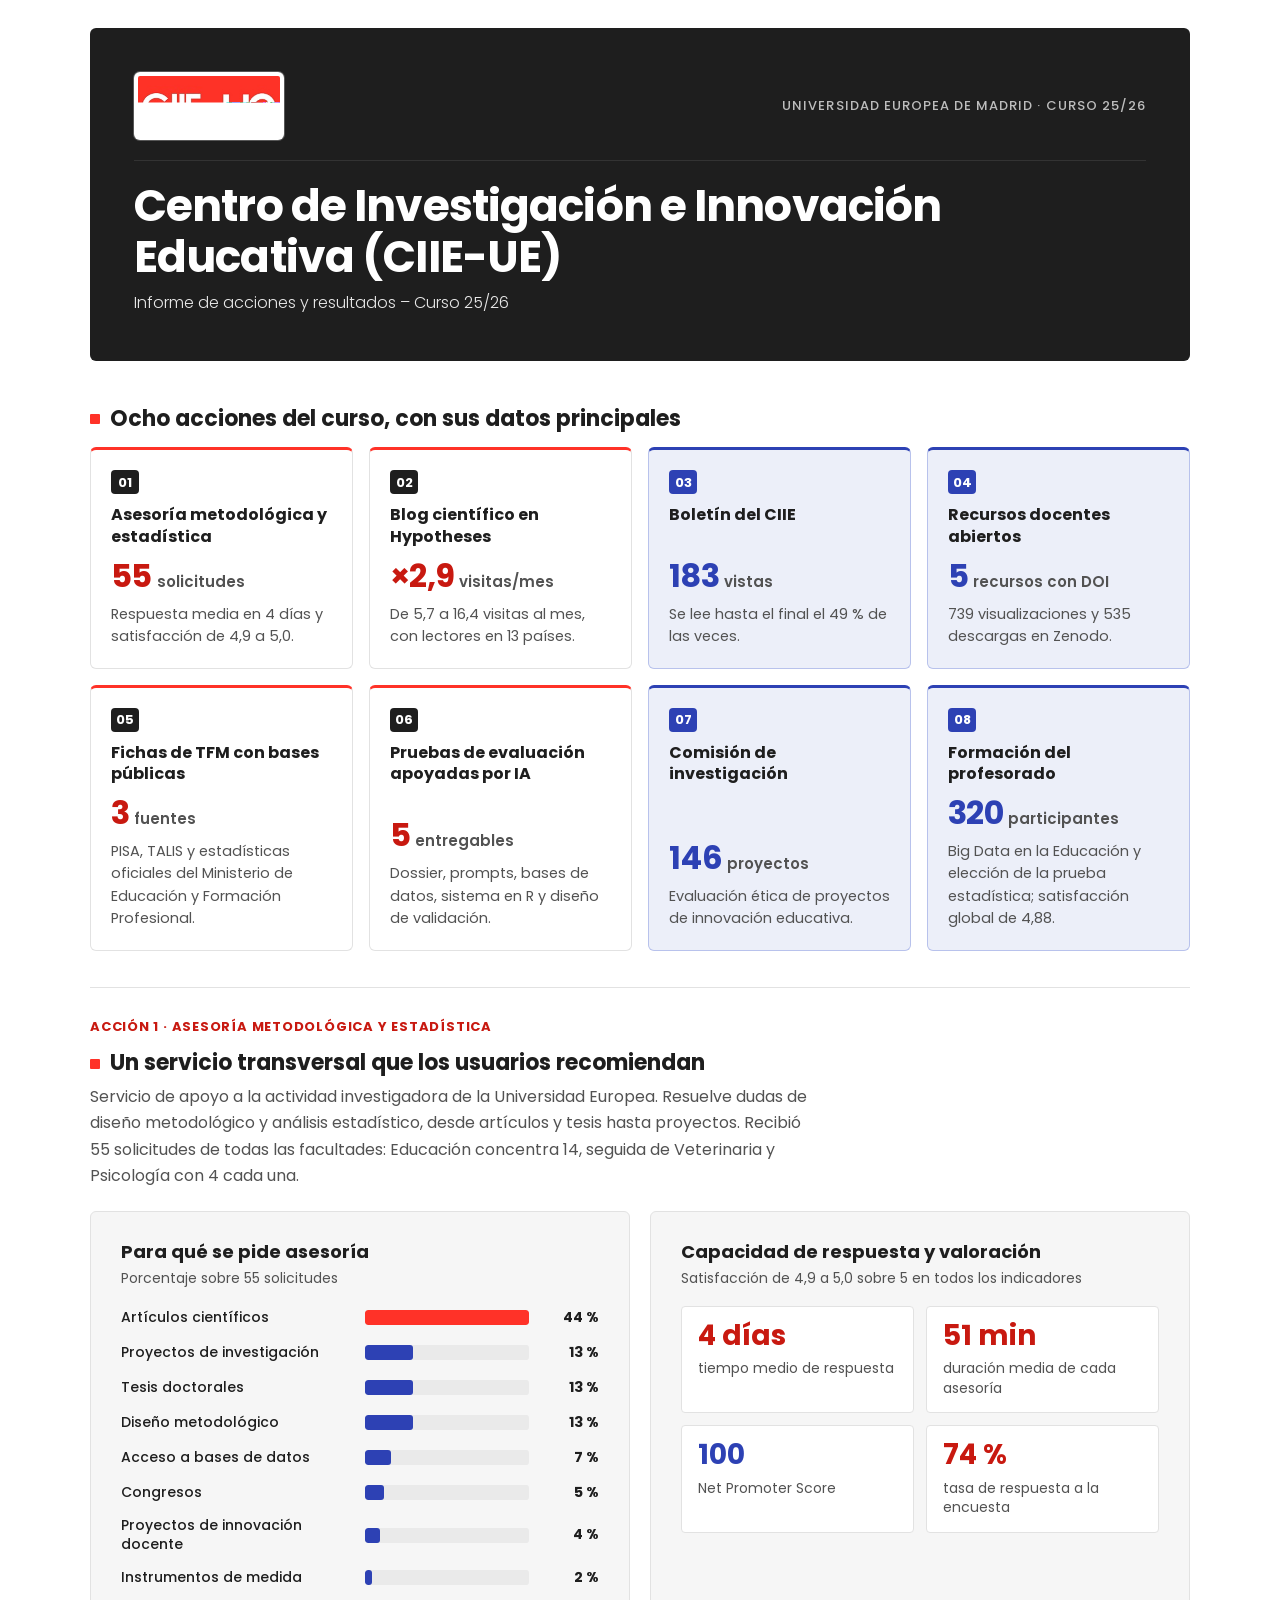
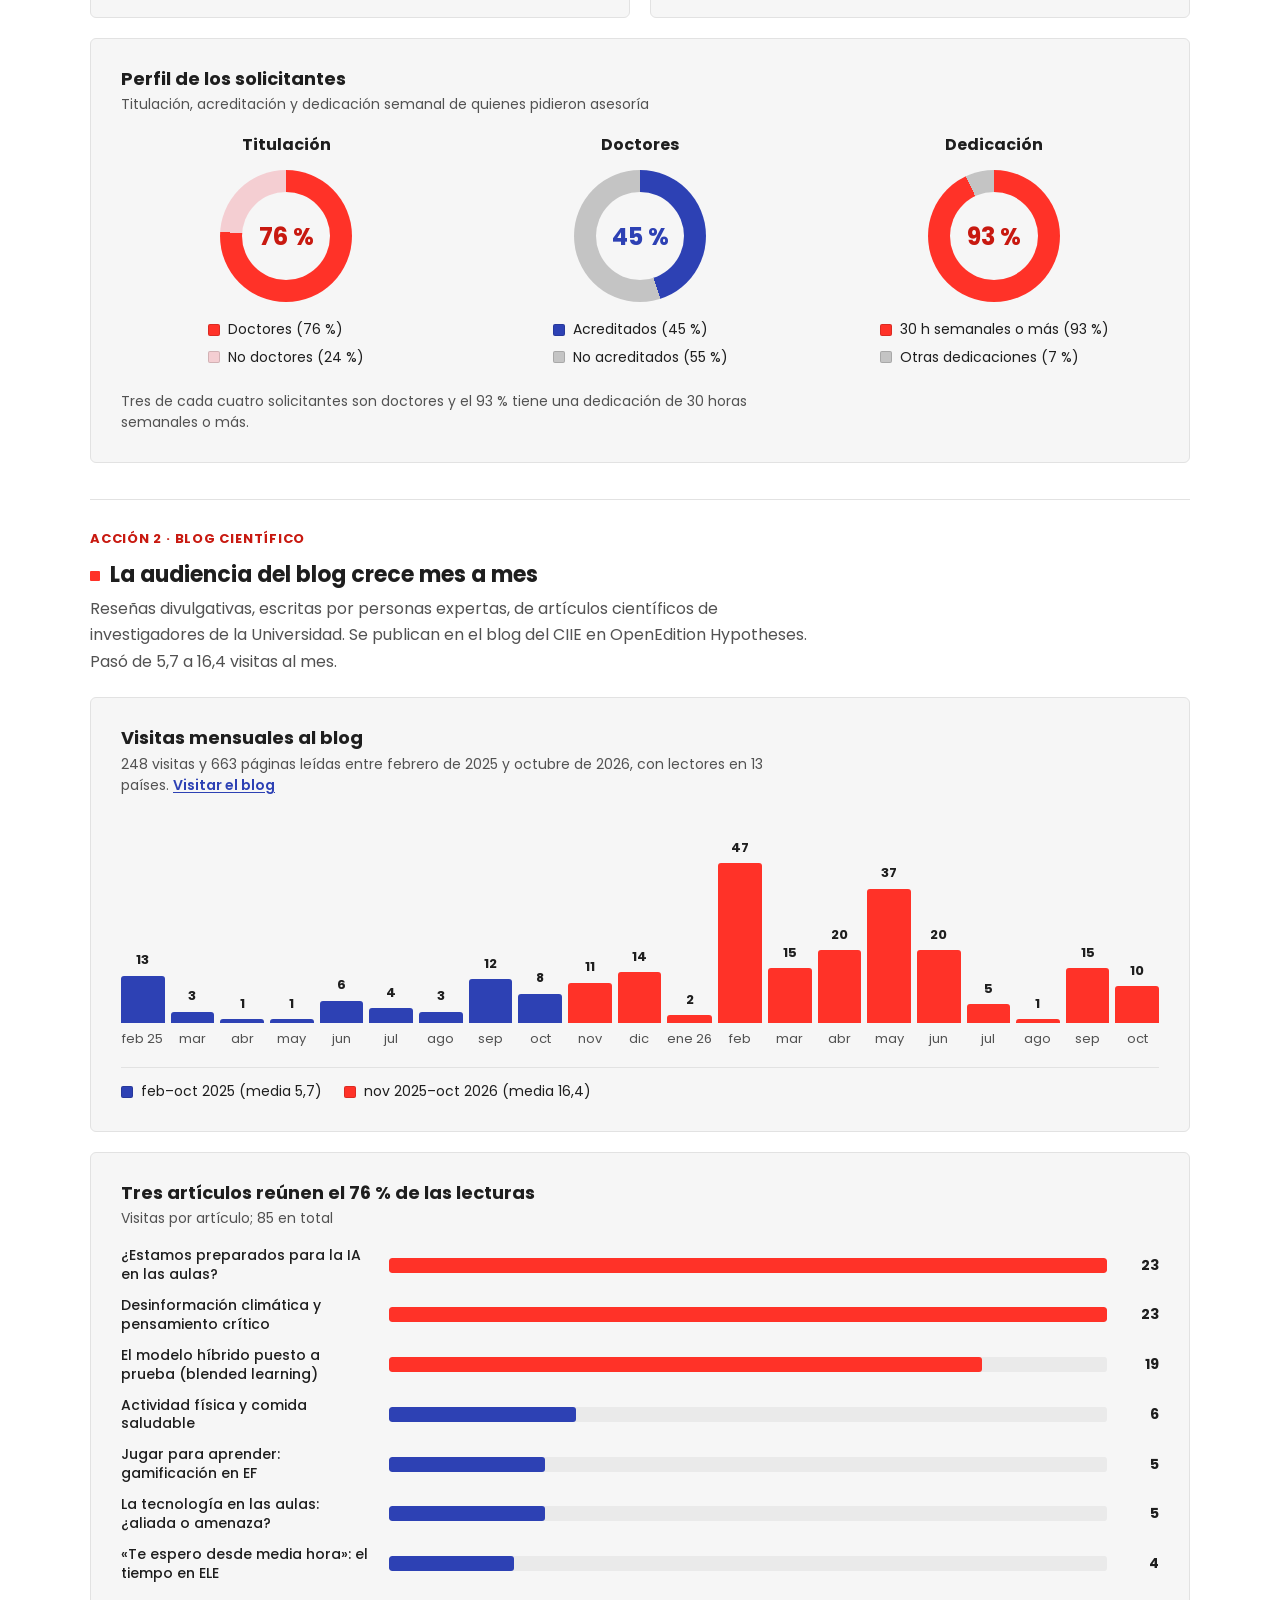
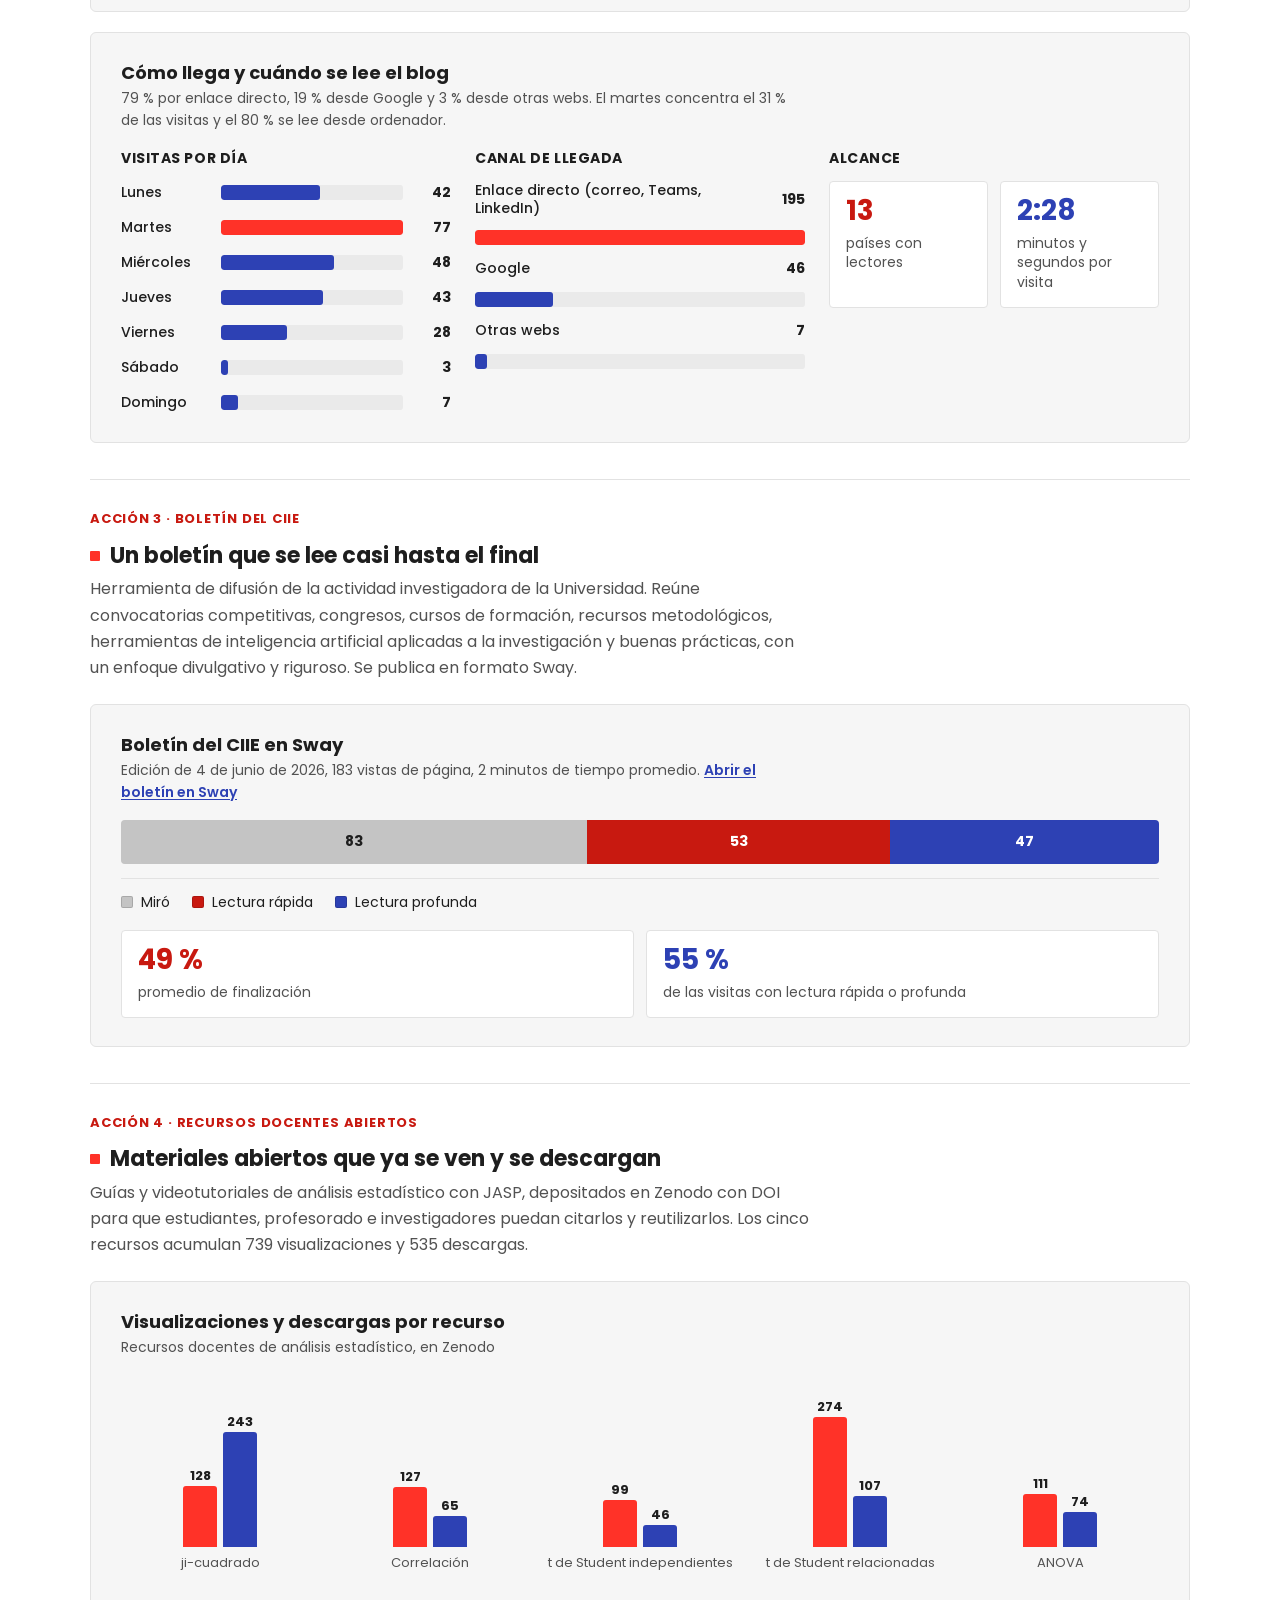
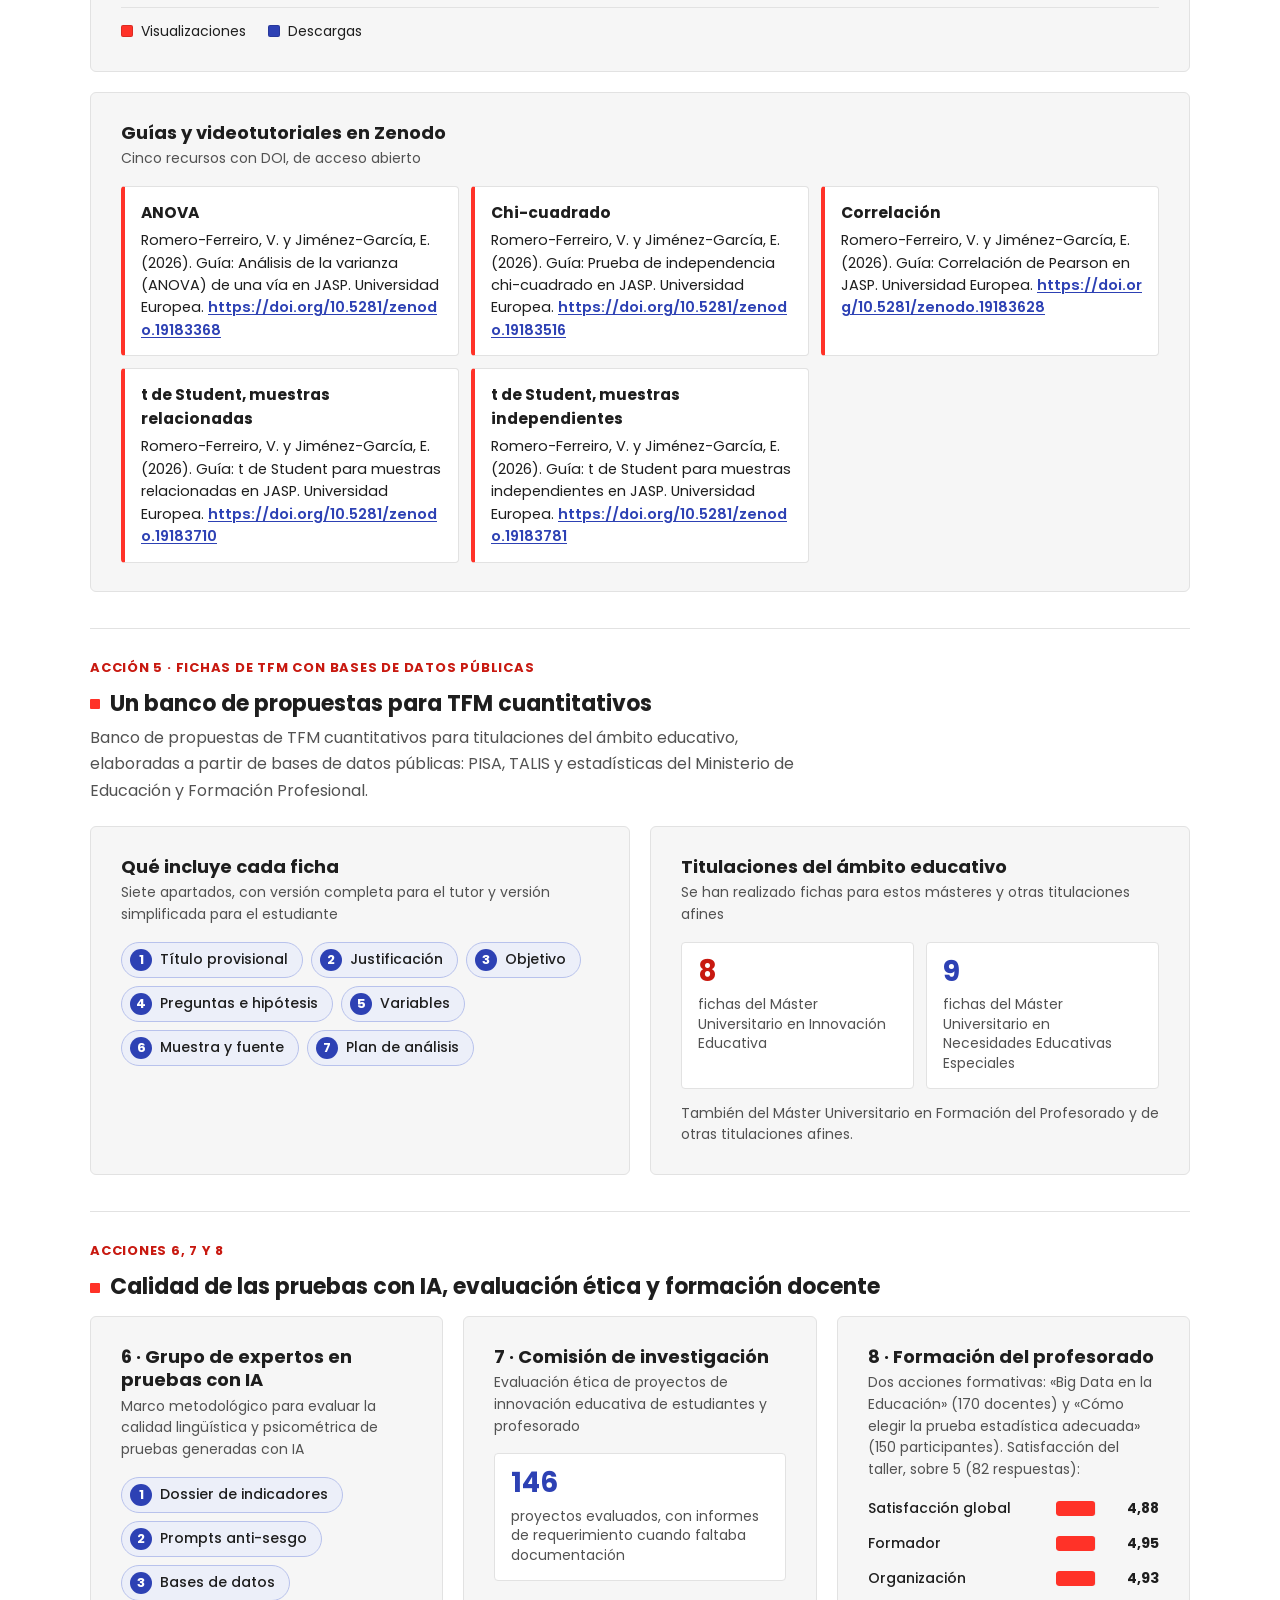
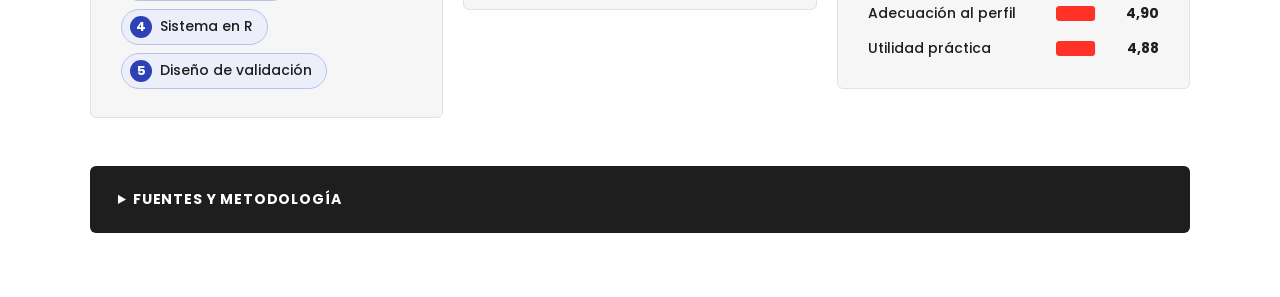
==== ciie-ue/index.html @ 164199f5 "Publica informe CIIE-UE 25/26, actualiza portada y retira comparativa-mejoras" ====
<!DOCTYPE html>
<html lang="es">
<head>
<meta charset="utf-8">
<meta name="viewport" content="width=device-width, initial-scale=1, viewport-fit=cover">
<title>Centro de Investigación e Innovación Educativa (CIIE-UE) · Resumen ejecutivo</title>
<link rel="preconnect" href="https://fonts.googleapis.com">
<link rel="preconnect" href="https://fonts.gstatic.com" crossorigin>
<link href="https://fonts.googleapis.com/css2?family=Poppins:wght@300;400;500;600;700;800&display=swap" rel="stylesheet">
<link rel="stylesheet" href="../assets/uem.css">
<style>
  /* Componentes específicos del informe CIIE-UE sobre tokens oficiales de ../assets/uem.css */
  .header-hero .logo {
    display: block;
    width: 150px;
    height: auto;
    border-radius: var(--radius-card);
    background: var(--color-white);
    padding: 4px;
    box-shadow: 0 0 0 1px rgba(255, 255, 255, 0.25);
  }

  .section-open.section-first {
    border-top: none;
    padding-top: 0;
  }

  .sec-tag {
    font-size: 13px;
    font-weight: 700;
    letter-spacing: 0.06em;
    text-transform: uppercase;
    color: var(--color-red-accessible);
    margin-bottom: 4px;
  }

  .sec-lead {
    font-size: 16px;
    line-height: 1.65;
    color: var(--color-text-muted);
    max-width: 72ch;
    margin: 0 0 22px;
  }

  .ext-link {
    color: var(--color-blue);
    font-weight: 600;
    text-decoration: underline;
    text-underline-offset: 2px;
  }

  .ext-link:hover {
    color: var(--color-red-accessible);
  }

  .ext-link:focus-visible,
  ul.refs.refs-grid a:focus-visible {
    outline: 2px solid var(--color-blue);
    outline-offset: 2px;
  }

  .num {
    font-variant-numeric: tabular-nums;
  }

  /* Mapa de 8 líneas de actividad */
  .map {
    display: grid;
    grid-template-columns: repeat(auto-fill, minmax(min(100%, 245px), 1fr));
    gap: 16px;
    margin-top: 14px;
  }

  .map .tc {
    padding: 20px;
    gap: 8px;
    border-top-color: var(--color-red);
  }

  .map .tc .n {
    display: inline-flex;
    align-items: center;
    justify-content: center;
    width: 28px;
    height: 24px;
    border-radius: var(--radius-square);
    background: var(--color-anthracite);
    color: var(--color-white);
    font-size: 13px;
    font-weight: 700;
  }

  .map .tc h3 {
    font-size: 16px;
    line-height: 1.35;
    margin-top: 2px;
  }

  .map .tc .big {
    font-size: 32px;
    font-weight: 700;
    line-height: 1.1;
    letter-spacing: -0.02em;
    color: var(--color-red-accessible);
    margin: 2px 0;
  }

  .map .tc .big small {
    font-size: 15px;
    font-weight: 600;
    color: var(--color-text-muted);
    margin-left: 5px;
    letter-spacing: 0;
  }

  .map .tc p {
    font-size: 14.5px;
    color: var(--color-text-muted);
    line-height: 1.55;
    max-width: 72ch;
  }

  .map .tc.alt {
    background: var(--color-blue-tint);
    border-color: var(--color-blue-border);
    border-top-color: var(--color-blue);
  }

  .map .tc.alt .n {
    background: var(--color-blue);
  }

  .map .tc.alt .big {
    color: var(--color-blue);
  }

  /* Títulos y subtítulos dentro de tarjetas */
  .card h3 {
    font-size: 18px;
    font-weight: 700;
    color: var(--color-anthracite);
    margin-bottom: 4px;
    line-height: 1.3;
  }

  .card .note {
    margin-bottom: 16px;
  }

  .card-stack {
    display: flex;
    flex-direction: column;
    gap: 20px;
  }

  .three {
    display: grid;
    grid-template-columns: repeat(auto-fit, minmax(min(100%, 260px), 1fr));
    gap: 20px;
    align-items: start;
  }

  /* Ajuste de columna de valor en barras horizontales para evitar saltos en '%' */
  .bars-pct .bar {
    grid-template-columns: minmax(0, 14.5rem) 1fr 3.6rem;
  }

  .bars-score .bar {
    grid-template-columns: minmax(0, 11rem) 1fr 3.2rem;
  }

  .bars-days .bar {
    grid-template-columns: 88px 1fr 36px;
  }

  .bars-channels .bar {
    grid-template-columns: 1fr 42px;
  }

  .bars-channels .bar .trk {
    grid-column: 1 / -1;
  }

  .bar .val {
    white-space: nowrap;
  }

  @media (max-width: 36rem) {
    .bars-pct .bar,
    .bars-score .bar {
      grid-template-columns: 1fr auto;
    }
  }

  /* Cuadrícula de cifras estadísticas dentro de tarjetas */
  .stats {
    display: grid;
    grid-template-columns: repeat(2, minmax(0, 1fr));
    gap: 12px;
  }

  .stat {
    background: var(--color-white);
    border: 1px solid var(--color-card-border);
    border-radius: var(--radius-square);
    padding: 14px 16px;
  }

  .stat b {
    display: inline-block;
    font-size: 28px;
    font-weight: 700;
    line-height: 1.1;
    color: var(--color-red-accessible);
    white-space: nowrap;
  }

  .stat.stat-blue b {
    color: var(--color-blue);
  }

  .stat span {
    display: block;
    font-size: 14px;
    color: var(--color-text-muted);
    margin-top: 6px;
    line-height: 1.4;
  }

  @media (max-width: 440px) {
    .stats {
      grid-template-columns: 1fr;
    }
  }

  /* Dónuts CSS (Perfil de solicitantes) */
  .donuts {
    display: grid;
    grid-template-columns: repeat(auto-fit, minmax(min(100%, 200px), 1fr));
    gap: 24px;
    margin-top: 6px;
  }

  .donut-item {
    display: flex;
    flex-direction: column;
    align-items: center;
    gap: 12px;
    text-align: center;
  }

  .donut-item h4 {
    font-size: 16px;
    font-weight: 700;
    color: var(--color-anthracite);
  }

  .donut {
    position: relative;
    width: 132px;
    height: 132px;
    border-radius: 50%;
  }

  .donut::before {
    content: "";
    position: absolute;
    inset: 22px;
    border-radius: 50%;
    background: var(--color-card-bg);
  }

  .donut b {
    position: relative;
    z-index: 1;
    width: 100%;
    height: 100%;
    display: flex;
    align-items: center;
    justify-content: center;
    font-size: 24px;
    font-weight: 700;
    color: var(--color-red-accessible);
    white-space: nowrap;
  }

  .donut.donut-blue b {
    color: var(--color-blue);
  }

  .donut-item ul {
    list-style: none;
    font-size: 14px;
    color: var(--color-text-body);
    text-align: left;
  }

  .donut-item li {
    display: flex;
    align-items: center;
    gap: 8px;
    margin: 4px 0;
  }

  /* Leyenda horizontal */
  .legend-inline {
    display: flex;
    flex-wrap: wrap;
    gap: 10px 22px;
    font-size: 14px;
    color: var(--color-text-body);
    margin-top: 14px;
    padding-top: 12px;
    border-top: 1px solid var(--color-card-border);
  }

  .legend-inline > span {
    display: inline-flex;
    align-items: center;
    gap: 8px;
  }

  .legend-inline .sw {
    margin-right: 0;
  }

  /* Barras verticales mensuales con scroll interno */
  .scroll {
    overflow-x: auto;
    max-width: 100%;
    padding-bottom: 4px;
  }

  .months {
    display: flex;
    align-items: flex-end;
    gap: 6px;
    height: 236px;
    min-width: 680px;
    padding-top: 24px;
  }

  .col {
    flex: 1;
    display: flex;
    flex-direction: column;
    align-items: center;
    justify-content: flex-end;
    height: 100%;
    gap: 5px;
    font-size: 13px;
  }

  .col .vbar {
    width: 100%;
    border-radius: 3px 3px 0 0;
    background: var(--color-blue);
    min-height: 3px;
  }

  .col.new .vbar {
    background: var(--color-red);
  }

  .col b {
    font-weight: 700;
    font-size: 13px;
    color: var(--color-anthracite);
  }

  .col span {
    color: var(--color-text-muted);
    font-size: 13px;
    white-space: nowrap;
  }

  /* Subbloque canales / días */
  .sub-head {
    font-size: 14px;
    font-weight: 700;
    color: var(--color-anthracite);
    margin: 0 0 10px;
    text-transform: uppercase;
    letter-spacing: 0.04em;
  }

  /* Barra apilada del boletín Sway */
  .stack {
    display: flex;
    height: 44px;
    border-radius: var(--radius-square);
    overflow: hidden;
    margin: 8px 0 6px;
    background: var(--color-bar-track);
  }

  .stack div {
    display: flex;
    align-items: center;
    justify-content: center;
    font-weight: 700;
    font-size: 14px;
    padding: 0 6px;
    white-space: nowrap;
  }

  /* Barras pareadas Zenodo */
  .pairs {
    display: grid;
    grid-template-columns: repeat(5, minmax(96px, 1fr));
    gap: 12px;
    align-items: end;
    height: 214px;
    min-width: 520px;
    padding-top: 24px;
  }

  .pair {
    display: flex;
    flex-direction: column;
    justify-content: flex-end;
    align-items: center;
    height: 100%;
    gap: 8px;
  }

  .pair .pbars {
    display: flex;
    align-items: flex-end;
    gap: 6px;
    height: 148px;
    width: 100%;
    justify-content: center;
  }

  .pair .pbars i {
    display: block;
    width: 38%;
    max-width: 34px;
    border-radius: 3px 3px 0 0;
    font-style: normal;
    position: relative;
  }

  .pair .pbars i em {
    position: absolute;
    top: -21px;
    left: 50%;
    transform: translateX(-50%);
    font-size: 13px;
    font-weight: 700;
    font-style: normal;
    color: var(--color-anthracite);
    white-space: nowrap;
  }

  .pair span {
    font-size: 13px;
    text-align: center;
    line-height: 1.3;
    color: var(--color-text-muted);
    min-height: 2.6em;
  }

  /* Rejilla de referencias Zenodo (sobre .refs oficial de uem.css) */
  ul.refs.refs-grid {
    display: grid;
    grid-template-columns: repeat(auto-fit, minmax(min(100%, 290px), 1fr));
    gap: 12px;
    margin: 0;
    padding: 0;
    border-top: none;
  }

  ul.refs.refs-grid li {
    background: var(--color-white);
    border: 1px solid var(--color-card-border);
    border-left: 4px solid var(--color-red);
    border-radius: var(--radius-square);
    padding: 14px 16px;
    text-indent: 0;
    font-size: 14.5px;
    line-height: 1.55;
    color: var(--color-text-body);
  }

  ul.refs.refs-grid strong {
    display: block;
    font-size: 15.5px;
    font-weight: 700;
    color: var(--color-anthracite);
    margin-bottom: 4px;
  }

  ul.refs.refs-grid a {
    font-weight: 600;
    text-decoration: underline;
    text-underline-offset: 2px;
  }

  /* Píldoras de pasos */
  .steps {
    display: flex;
    flex-wrap: wrap;
    gap: 8px;
    margin: 4px 0 0;
    padding: 0;
    list-style: none;
    counter-reset: s;
  }

  .steps li {
    counter-increment: s;
    background: var(--color-blue-tint);
    border: 1px solid var(--color-blue-border);
    color: var(--color-anthracite);
    border-radius: 999px;
    padding: 6px 14px 6px 8px;
    font-size: 14px;
    font-weight: 500;
    display: inline-flex;
    align-items: center;
    gap: 8px;
    line-height: 1.35;
  }

  .steps li::before {
    content: counter(s);
    display: inline-flex;
    align-items: center;
    justify-content: center;
    width: 22px;
    height: 22px;
    border-radius: 50%;
    background: var(--color-blue);
    color: var(--color-white);
    font-size: 13px;
    font-weight: 700;
    flex-shrink: 0;
  }

  @media (max-width: 560px) {
    .card {
      padding: 20px 18px;
    }
  }
</style>
</head>
<body>

<div class="page-wrap">
  <!-- CABECERA INSTITUCIONAL (ANTRACITA #1E1E1E) -->
  <header class="header-hero">
    <div class="header-top">
      <img class="logo" src="[data-uri]" alt="Logotipo CIIE-UE" width="262" height="111">
      <div class="header-meta">Universidad Europea de Madrid · Curso 25/26</div>
    </div>

    <div class="hero-body">
      <h1>Centro de Investigación e Innovación Educativa (CIIE-UE)</h1>
      <p class="hero-lead">Informe de acciones y resultados – Curso 25/26</p>
    </div>
  </header>

  <section class="section-open section-first" id="mapa">
    <h2 class="sec">Ocho acciones del curso, con sus datos principales</h2>
    <div class="map" id="map"></div>
  </section>

  <section class="section-open" id="asesoria">
    <div class="sec-tag">Acción 1 · Asesoría metodológica y estadística</div>
    <h2 class="sec">Un servicio transversal que los usuarios recomiendan</h2>
    <p class="sec-lead">Servicio de apoyo a la actividad investigadora de la Universidad Europea. Resuelve dudas de diseño metodológico y análisis estadístico, desde artículos y tesis hasta proyectos. Recibió 55 solicitudes de todas las facultades: Educación concentra 14, seguida de Veterinaria y Psicología con 4 cada una.</p>

    <div class="card-stack">
      <div class="grid2">
        <div class="card">
          <h3>Para qué se pide asesoría</h3>
          <p class="note">Porcentaje sobre 55 solicitudes</p>
          <div id="tipos" class="bars bars-pct"></div>
        </div>
        <div class="card">
          <h3>Capacidad de respuesta y valoración</h3>
          <p class="note">Satisfacción de 4,9 a 5,0 sobre 5 en todos los indicadores</p>
          <div class="stats">
            <div class="stat"><b class="num">4 días</b><span>tiempo medio de respuesta</span></div>
            <div class="stat"><b class="num">51 min</b><span>duración media de cada asesoría</span></div>
            <div class="stat stat-blue"><b class="num">100</b><span>Net Promoter Score</span></div>
            <div class="stat"><b class="num">74 %</b><span>tasa de respuesta a la encuesta</span></div>
          </div>
        </div>
      </div>

      <div class="card" id="perfil">
        <h3>Perfil de los solicitantes</h3>
        <p class="note">Titulación, acreditación y dedicación semanal de quienes pidieron asesoría</p>
        <div class="donuts">
          <div class="donut-item">
            <h4>Titulación</h4>
            <div class="donut" style="background:conic-gradient(var(--color-red) 0 76%, #F4CED2 0)" role="img" aria-label="76 % doctores, 24 % no doctores"><b class="num">76 %</b></div>
            <ul>
              <li><i class="sw" style="background:var(--color-red)"></i>Doctores (76 %)</li>
              <li><i class="sw" style="background:#F4CED2"></i>No doctores (24 %)</li>
            </ul>
          </div>
          <div class="donut-item">
            <h4>Doctores</h4>
            <div class="donut donut-blue" style="background:conic-gradient(var(--color-blue) 0 45%, var(--color-bar-unregistered) 0)" role="img" aria-label="45 % acreditados, 55 % no acreditados"><b class="num">45 %</b></div>
            <ul>
              <li><i class="sw" style="background:var(--color-blue)"></i>Acreditados (45 %)</li>
              <li><i class="sw" style="background:var(--color-bar-unregistered)"></i>No acreditados (55 %)</li>
            </ul>
          </div>
          <div class="donut-item">
            <h4>Dedicación</h4>
            <div class="donut" style="background:conic-gradient(var(--color-red) 0 93%, var(--color-bar-unregistered) 0)" role="img" aria-label="93 % con 30 horas semanales o más, 7 % otras dedicaciones"><b class="num">93 %</b></div>
            <ul>
              <li><i class="sw" style="background:var(--color-red)"></i>30 h semanales o más (93 %)</li>
              <li><i class="sw" style="background:var(--color-bar-unregistered)"></i>Otras dedicaciones (7 %)</li>
            </ul>
          </div>
        </div>
        <p class="note" style="margin:18px 0 0">Tres de cada cuatro solicitantes son doctores y el 93 % tiene una dedicación de 30 horas semanales o más.</p>
      </div>
    </div>
  </section>

  <section class="section-open" id="blog">
    <div class="sec-tag">Acción 2 · Blog científico</div>
    <h2 class="sec">La audiencia del blog crece mes a mes</h2>
    <p class="sec-lead">Reseñas divulgativas, escritas por personas expertas, de artículos científicos de investigadores de la Universidad. Se publican en el blog del CIIE en OpenEdition Hypotheses. Pasó de 5,7 a 16,4 visitas al mes.</p>

    <div class="card-stack">
      <div class="card">
        <h3>Visitas mensuales al blog</h3>
        <p class="note">248 visitas y 663 páginas leídas entre febrero de 2025 y octubre de 2026, con lectores en 13 países. <a class="ext-link" href="https://ciie-ue.hypotheses.org/" target="_blank" rel="noopener noreferrer">Visitar el blog</a></p>
        <div class="scroll"><div class="months" id="months"></div></div>
        <div class="legend-inline">
          <span><i class="sw" style="background:var(--color-blue)"></i>feb–oct 2025 (media 5,7)</span>
          <span><i class="sw" style="background:var(--color-red)"></i>nov 2025–oct 2026 (media 16,4)</span>
        </div>
      </div>

      <div class="card">
        <h3>Tres artículos reúnen el 76 % de las lecturas</h3>
        <p class="note">Visitas por artículo; 85 en total</p>
        <div id="arts" class="bars"></div>
      </div>

      <div class="card">
        <h3>Cómo llega y cuándo se lee el blog</h3>
        <p class="note">79 % por enlace directo, 19 % desde Google y 3 % desde otras webs. El martes concentra el 31 % de las visitas y el 80 % se lee desde ordenador.</p>
        <div id="dias"></div>
      </div>
    </div>
  </section>

  <section class="section-open" id="boletin-sec">
    <div class="sec-tag">Acción 3 · Boletín del CIIE</div>
    <h2 class="sec">Un boletín que se lee casi hasta el final</h2>
    <p class="sec-lead">Herramienta de difusión de la actividad investigadora de la Universidad. Reúne convocatorias competitivas, congresos, cursos de formación, recursos metodológicos, herramientas de inteligencia artificial aplicadas a la investigación y buenas prácticas, con un enfoque divulgativo y riguroso. Se publica en formato Sway.</p>

    <div class="card" id="boletin">
      <h3>Boletín del CIIE en Sway</h3>
      <p class="note">Edición de 4 de junio de 2026, 183 vistas de página, 2 minutos de tiempo promedio. <a class="ext-link" href="https://sway.cloud.microsoft/gyK9vCKHPZaCMzuk?ref=Link&amp;loc=mysways" target="_blank" rel="noopener noreferrer">Abrir el boletín en Sway</a></p>
      <div class="stack" id="stack"></div>
      <div class="legend-inline" id="stackleg"></div>
      <div class="stats" style="margin-top:16px">
        <div class="stat"><b class="num">49 %</b><span>promedio de finalización</span></div>
        <div class="stat stat-blue"><b class="num">55 %</b><span>de las visitas con lectura rápida o profunda</span></div>
      </div>
    </div>
  </section>

  <section class="section-open" id="recursos">
    <div class="sec-tag">Acción 4 · Recursos docentes abiertos</div>
    <h2 class="sec">Materiales abiertos que ya se ven y se descargan</h2>
    <p class="sec-lead">Guías y videotutoriales de análisis estadístico con JASP, depositados en Zenodo con DOI para que estudiantes, profesorado e investigadores puedan citarlos y reutilizarlos. Los cinco recursos acumulan 739 visualizaciones y 535 descargas.</p>

    <div class="card-stack">
      <div class="card">
        <h3>Visualizaciones y descargas por recurso</h3>
        <p class="note">Recursos docentes de análisis estadístico, en Zenodo</p>
        <div class="scroll"><div class="pairs" id="pairs"></div></div>
        <div class="legend-inline">
          <span><i class="sw" style="background:var(--color-red)"></i>Visualizaciones</span>
          <span><i class="sw" style="background:var(--color-blue)"></i>Descargas</span>
        </div>
      </div>

      <div class="card" id="enlaces">
        <h3>Guías y videotutoriales en Zenodo</h3>
        <p class="note">Cinco recursos con DOI, de acceso abierto</p>
        <ul class="refs refs-grid">
          <li><strong>ANOVA</strong>Romero-Ferreiro, V. y Jiménez-García, E. (2026). Guía: Análisis de la varianza (ANOVA) de una vía en JASP. Universidad Europea. <a href="https://doi.org/10.5281/zenodo.19183368" target="_blank" rel="noopener noreferrer">https://doi.org/10.5281/zenodo.19183368</a></li>
          <li><strong>Chi-cuadrado</strong>Romero-Ferreiro, V. y Jiménez-García, E. (2026). Guía: Prueba de independencia chi-cuadrado en JASP. Universidad Europea. <a href="https://doi.org/10.5281/zenodo.19183516" target="_blank" rel="noopener noreferrer">https://doi.org/10.5281/zenodo.19183516</a></li>
          <li><strong>Correlación</strong>Romero-Ferreiro, V. y Jiménez-García, E. (2026). Guía: Correlación de Pearson en JASP. Universidad Europea. <a href="https://doi.org/10.5281/zenodo.19183628" target="_blank" rel="noopener noreferrer">https://doi.org/10.5281/zenodo.19183628</a></li>
          <li><strong>t de Student, muestras relacionadas</strong>Romero-Ferreiro, V. y Jiménez-García, E. (2026). Guía: t de Student para muestras relacionadas en JASP. Universidad Europea. <a href="https://doi.org/10.5281/zenodo.19183710" target="_blank" rel="noopener noreferrer">https://doi.org/10.5281/zenodo.19183710</a></li>
          <li><strong>t de Student, muestras independientes</strong>Romero-Ferreiro, V. y Jiménez-García, E. (2026). Guía: t de Student para muestras independientes en JASP. Universidad Europea. <a href="https://doi.org/10.5281/zenodo.19183781" target="_blank" rel="noopener noreferrer">https://doi.org/10.5281/zenodo.19183781</a></li>
        </ul>
      </div>
    </div>
  </section>

  <section class="section-open" id="fichas">
    <div class="sec-tag">Acción 5 · Fichas de TFM con bases de datos públicas</div>
    <h2 class="sec">Un banco de propuestas para TFM cuantitativos</h2>
    <p class="sec-lead">Banco de propuestas de TFM cuantitativos para titulaciones del ámbito educativo, elaboradas a partir de bases de datos públicas: PISA, TALIS y estadísticas del Ministerio de Educación y Formación Profesional.</p>

    <div class="grid2">
      <div class="card">
        <h3>Qué incluye cada ficha</h3>
        <p class="note">Siete apartados, con versión completa para el tutor y versión simplificada para el estudiante</p>
        <ol class="steps">
          <li>Título provisional</li>
          <li>Justificación</li>
          <li>Objetivo</li>
          <li>Preguntas e hipótesis</li>
          <li>Variables</li>
          <li>Muestra y fuente</li>
          <li>Plan de análisis</li>
        </ol>
      </div>

      <div class="card">
        <h3>Titulaciones del ámbito educativo</h3>
        <p class="note">Se han realizado fichas para estos másteres y otras titulaciones afines</p>
        <div class="stats">
          <div class="stat"><b class="num">8</b><span>fichas del Máster Universitario en Innovación Educativa</span></div>
          <div class="stat stat-blue"><b class="num">9</b><span>fichas del Máster Universitario en Necesidades Educativas Especiales</span></div>
        </div>
        <p class="note" style="margin:14px 0 0">También del Máster Universitario en Formación del Profesorado y de otras titulaciones afines.</p>
      </div>
    </div>
  </section>

  <section class="section-open" id="ia">
    <div class="sec-tag">Acciones 6, 7 y 8</div>
    <h2 class="sec">Calidad de las pruebas con IA, evaluación ética y formación docente</h2>

    <div class="three" style="margin-top:14px">
      <div class="card">
        <h3>6 · Grupo de expertos en pruebas con IA</h3>
        <p class="note">Marco metodológico para evaluar la calidad lingüística y psicométrica de pruebas generadas con IA</p>
        <ol class="steps">
          <li>Dossier de indicadores</li>
          <li>Prompts anti-sesgo</li>
          <li>Bases de datos</li>
          <li>Sistema en R</li>
          <li>Diseño de validación</li>
        </ol>
      </div>

      <div class="card">
        <h3>7 · Comisión de investigación</h3>
        <p class="note">Evaluación ética de proyectos de innovación educativa de estudiantes y profesorado</p>
        <div class="stat stat-blue"><b class="num">146</b><span>proyectos evaluados, con informes de requerimiento cuando faltaba documentación</span></div>
      </div>

      <div class="card">
        <h3>8 · Formación del profesorado</h3>
        <p class="note">Dos acciones formativas: «Big Data en la Educación» (170 docentes) y «Cómo elegir la prueba estadística adecuada» (150 participantes). Satisfacción del taller, sobre 5 (82 respuestas):</p>
        <div id="forma" class="bars bars-score"></div>
      </div>
    </div>
  </section>

  <!-- CIERRE Y METODOLOGÍA PLEGABLE UNIFICADO (ANTRACITA #1E1E1E) -->
  <details class="foot">
    <summary>Fuentes y metodología</summary>
    <ul>
      <li><strong>Fuentes.</strong> Memoria de actividades del CIIE, curso 25/26. Asesoría: datos recogidos a 24 de julio de 2026. Blog: Matomo de OpenEdition (sitio ciie-ue). Boletín: analíticas de Sway. Recursos: Zenodo.</li>
      <li><strong>Nota sobre formación docente.</strong> Las 320 personas son la suma de ambas acciones formativas; no se ha comprobado si alguien asistió a las dos.</li>
    </ul>

    <div class="footer-bottom-bar">
      <span>Universidad Europea de Madrid · Centro de Investigación e Innovación Educativa (CIIE-UE)</span>
      <span>Informe de acciones y resultados · Curso 25/26</span>
    </div>
  </details>
</div>

<script>
const fmt = n => String(n).replace('.', ',');

/* 1. Mapa de líneas */
const lines = [
  ['01','Asesoría metodológica y estadística','55','solicitudes','Respuesta media en 4 días y satisfacción de 4,9 a 5,0.',false],
  ['02','Blog científico en Hypotheses','×2,9','visitas/mes','De 5,7 a 16,4 visitas al mes, con lectores en 13 países.',false],
  ['03','Boletín del CIIE','183','vistas','Se lee hasta el final el 49 % de las veces.',true],
  ['04','Recursos docentes abiertos','5','recursos con DOI','739 visualizaciones y 535 descargas en Zenodo.',true],
  ['05','Fichas de TFM con bases públicas','3','fuentes','PISA, TALIS y estadísticas oficiales del Ministerio de Educación y Formación Profesional.',false],
  ['06','Pruebas de evaluación apoyadas por IA','5','entregables','Dossier, prompts, bases de datos, sistema en R y diseño de validación.',false],
  ['07','Comisión de investigación','146','proyectos','Evaluación ética de proyectos de innovación educativa.',true],
  ['08','Formación del profesorado','320','participantes','Big Data en la Educación y elección de la prueba estadística; satisfacción global de 4,88.',true]
];
document.getElementById('map').innerHTML = lines.map(l =>
  `<article class="tc${l[5]?' alt':''}"><div class="n">${l[0]}</div><h3>${l[1]}</h3><div class="big num">${l[2]}<small>${l[3]}</small></div><p>${l[4]}</p></article>`).join('');

/* helper: barras horizontales con clases oficiales uem.css (.bar, .lbl, .trk, .fill, .val) */
function hbars(id, rows, max, topN, suffix){
  document.getElementById(id).innerHTML = rows.map((r,i) =>
    `<div class="bar${i<topN?' top':''}"><span class="lbl">${r[0]}</span><span class="trk"><span class="fill" style="width:${(r[1]/max*100).toFixed(1)}%"></span></span><span class="val num">${r[2]||fmt(r[1])}${suffix||''}</span></div>`).join('');
}
hbars('tipos', [['Artículos científicos',44],['Proyectos de investigación',13],['Tesis doctorales',13],['Diseño metodológico',13],['Acceso a bases de datos',7],['Congresos',5],['Proyectos de innovación docente',4],['Instrumentos de medida',2]], 44, 1, ' %');
hbars('arts', [['¿Estamos preparados para la IA en las aulas?',23],['Desinformación climática y pensamiento crítico',23],['El modelo híbrido puesto a prueba (blended learning)',19],['Actividad física y comida saludable',6],['Jugar para aprender: gamificación en EF',5],['La tecnología en las aulas: ¿aliada o amenaza?',5],['«Te espero desde media hora»: el tiempo en ELE',4]], 23, 3, '');
hbars('forma', [['Satisfacción global','4,88'],['Formador','4,95'],['Organización','4,93'],['Adecuación al perfil','4,90'],['Utilidad práctica','4,88']].map(r=>[r[0],parseFloat(r[1].replace(',','.')),r[1]]), 5, 5, '');

/* 2. Visitas mensuales */
const months = ['feb 25','mar','abr','may','jun','jul','ago','sep','oct','nov','dic','ene 26','feb','mar','abr','may','jun','jul','ago','sep','oct'];
const visits = [13,3,1,1,6,4,3,12,8,11,14,2,47,15,20,37,20,5,1,15,10];
document.getElementById('months').innerHTML = visits.map((v,i) =>
  `<div class="col${i>=9?' new':''}"><b class="num">${v}</b><div class="vbar" style="height:${(v/47*170).toFixed(1)}px"></div><span>${months[i]}</span></div>`).join('');

/* 3. Boletín: profundidad de lectura */
const depth = [['Miró',83,'var(--color-bar-unregistered)','var(--color-anthracite)'],['Lectura rápida',53,'var(--color-red-accessible)','var(--color-white)'],['Lectura profunda',47,'var(--color-blue)','var(--color-white)']];
document.getElementById('stack').innerHTML = depth.map(d => `<div style="flex:${d[1]};background:${d[2]};color:${d[3]}">${d[1]}</div>`).join('');
document.getElementById('stackleg').innerHTML = depth.map(d => `<span><i class="sw" style="background:${d[2]}"></i>${d[0]}</span>`).join('');

/* 4. Días y canales */
document.getElementById('dias').innerHTML = '<div class="three" style="gap:24px"><div id="dd"></div><div id="cc"></div><div id="cp"></div></div>';
const days = [['Lunes',42],['Martes',77],['Miércoles',48],['Jueves',43],['Viernes',28],['Sábado',3],['Domingo',7]];
document.getElementById('dd').innerHTML = '<div class="sub-head">Visitas por día</div><div class="bars bars-days">' + days.map(d =>
  `<div class="bar${d[0]==='Martes'?' top':''}"><span class="lbl">${d[0]}</span><span class="trk"><span class="fill" style="width:${(d[1]/77*100).toFixed(1)}%"></span></span><span class="val num">${d[1]}</span></div>`).join('') + '</div>';
const ch = [['Enlace directo (correo, Teams, LinkedIn)',195],['Google',46],['Otras webs',7]];
document.getElementById('cc').innerHTML = '<div class="sub-head">Canal de llegada</div><div class="bars bars-channels">' + ch.map((d,i) =>
  `<div class="bar${i===0?' top':''}"><span class="lbl">${d[0]}</span><span class="val num">${d[1]}</span><span class="trk"><span class="fill" style="width:${(d[1]/195*100).toFixed(1)}%"></span></span></div>`).join('') + '</div>';
document.getElementById('cp').innerHTML = '<div class="sub-head">Alcance</div><div class="stats"><div class="stat"><b class="num">13</b><span>países con lectores</span></div><div class="stat stat-blue"><b class="num">2:28</b><span>minutos y segundos por visita</span></div></div>';

/* 5. Recursos en Zenodo */
const rec = [['ji-cuadrado',128,243],['Correlación',127,65],['t de Student independientes',99,46],['t de Student relacionadas',274,107],['ANOVA',111,74]];
document.getElementById('pairs').innerHTML = rec.map(r =>
  `<div class="pair"><div class="pbars"><i style="height:${(r[1]/274*130).toFixed(1)}px;background:var(--color-red)"><em class="num">${r[1]}</em></i><i style="height:${(r[2]/274*130).toFixed(1)}px;background:var(--color-blue)"><em class="num">${r[2]}</em></i></div><span>${r[0]}</span></div>`).join('');
</script>
</body>
</html>
---- assets/uem.css ----
/* ==========================================================================
   SISTEMA DE DISEÑO UNIFICADO · UNIVERSIDAD EUROPEA (UEM)
   - Colores:
       * Rojo UEM: #FF3228 (Acento <= 10%: cuadrado del logo, cifra clave,
         serie destacada de cada gráfico, borde del callout)
       * Rojo de lectura (alto contraste): #C81910 (para fondos con texto blanco)
       * Antracita: #1E1E1E (Portadas, cierres, marcadores y texto principal)
       * Blanco: #FFFFFF (Fondo de contenido)
       * Azul real: #2D41B4 (Rigor, series comparativas y enlaces)
       * Gris de tarjetas: #F6F6F6 con bordes #E2E2E2
   - Tipografía: Poppins, Segoe UI, Arial, sans-serif (Cuerpo 16px, mínimo 13px)
   - Composición: Retícula modular inspirada en el cuadrado del logo
   ========================================================================== */

:root {
  --color-red: #FF3228;
  --color-red-accessible: #C81910;
  --color-red-tint: #FDECEB;
  --color-red-border: #F5B8B4;
  --color-rose: #E08A93;
  --color-rose-tint: #FBF0F1;
  --color-anthracite: #1E1E1E;
  --color-white: #FFFFFF;
  --color-blue: #2D41B4;
  --color-blue-tint: #ECEFF9;
  --color-blue-border: #B8C2EC;
  --color-card-bg: #F6F6F6;
  --color-card-border: #E2E2E2;
  --color-border-dark: #333333;
  --color-text-body: #1E1E1E;
  --color-text-muted: #525252;
  --color-text-light: #6E6E6E;

  /* Paleta secuencial ordenada para cuartiles (Q1 -> Q4 + Sin cuartil) */
  --color-q1: #1B2878;
  --color-q2: #2D41B4;
  --color-q3: #6C7FD8;
  --color-q4: #B4C0F0;
  --color-q-none: #E2E2E2;

  /* Grises de barras con contraste suficiente (>= 3:1 sobre pista) */
  --color-bar-track: #EAEAEA;
  --color-bar-neutral: #767676;
  --color-bar-neutral-light: #949494;
  --color-bar-unregistered: #C4C4C4;

  --font-family: 'Poppins', 'Segoe UI', Arial, sans-serif;
  --radius-square: 4px;
  --radius-card: 6px;
  --spacing-container: 1140px;
}

* {
  box-sizing: border-box;
  margin: 0;
  padding: 0;
}

html, body {
  background-color: var(--color-white);
  color: var(--color-text-body);
  font-family: var(--font-family);
  font-size: 16px;
  line-height: 1.65;
  -webkit-font-smoothing: antialiased;
}

/* ENVOLTURA PRINCIPAL */
.page-wrap,
.inf {
  width: 100%;
  max-width: var(--spacing-container);
  margin: 0 auto;
  padding: 28px 20px 64px;
  display: flex;
  flex-direction: column;
  gap: 32px;
}

/* CABECERA / PORTADA INSTITUCIONAL (Antracita #1E1E1E) */
.header-hero,
.inf-hero {
  background-color: var(--color-anthracite);
  color: var(--color-white);
  border-radius: var(--radius-card);
  padding: clamp(28px, 4vw, 44px);
  display: flex;
  flex-direction: column;
  gap: 20px;
  border: none;
}

.header-top {
  display: flex;
  justify-content: space-between;
  align-items: center;
  flex-wrap: wrap;
  gap: 16px;
  padding-bottom: 20px;
  border-bottom: 1px solid var(--color-border-dark);
}

.logo-svg {
  height: 40px;
  width: auto;
  display: block;
}

.header-meta {
  font-size: 13px;
  text-transform: uppercase;
  letter-spacing: 0.08em;
  color: #BDBDBD;
  font-weight: 500;
}

.hero-body h1 {
  font-size: clamp(28px, 4.5vw, 44px);
  font-weight: 700;
  line-height: 1.15;
  color: var(--color-white);
  margin-bottom: 8px;
  letter-spacing: -0.02em;
}

.hero-faculty,
.inf-fac {
  font-size: 18px;
  font-weight: 500;
  color: #D4D4D4;
  margin-bottom: 16px;
}

.hero-lead,
.inf-lead {
  font-size: 16px;
  line-height: 1.65;
  max-width: 72ch;
  color: #E8E8E8;
  font-weight: 300;
}

.hero-lead b,
.inf-lead b {
  color: var(--color-white);
  font-weight: 600;
}

.inf-lead[hidden],
.pn[hidden] {
  display: none !important;
}

/* Fila de metadatos de la cabecera */
.hero-tags {
  display: flex;
  flex-wrap: wrap;
  gap: 10px;
  margin-top: 8px;
}

.hero-tag {
  background: rgba(255, 255, 255, 0.09);
  border: 1px solid rgba(255, 255, 255, 0.2);
  color: #FFFFFF;
  padding: 5px 12px;
  border-radius: var(--radius-square);
  font-size: 13px;
  font-weight: 500;
}

.hero-tag.accent {
  background: var(--color-red-accessible);
  border-color: var(--color-red);
  color: var(--color-white);
  font-weight: 600;
}

/* Resumen métrico en texto limpio (sin botones falsos) */
.hero-meta-summary {
  display: flex;
  align-items: center;
  flex-wrap: wrap;
  gap: 12px;
  margin-top: 14px;
  font-size: 14.5px;
  color: #D4D4D4;
}

.hero-meta-summary .meta-item {
  display: inline-flex;
  align-items: baseline;
  gap: 5px;
}

.hero-meta-summary .meta-item b {
  color: var(--color-white);
  font-weight: 700;
  font-size: 16px;
}

.hero-meta-summary .meta-sep {
  color: #888888;
  font-size: 16px;
  line-height: 1;
}

/* CONCLUSIÓN PRINCIPAL / CALLOUT */
.callout-box {
  background: var(--color-card-bg);
  border: 1px solid var(--color-card-border);
  border-left: 6px solid var(--color-red);
  border-radius: var(--radius-card);
  padding: 26px 30px;
}

.callout-tag {
  display: inline-block;
  background: var(--color-red-accessible);
  color: var(--color-white);
  font-size: 13px;
  font-weight: 700;
  letter-spacing: 0.06em;
  text-transform: uppercase;
  padding: 4px 10px;
  border-radius: 3px;
  margin-bottom: 12px;
}

.callout-box h2 {
  font-size: 20px;
  font-weight: 700;
  color: var(--color-anthracite);
  margin-bottom: 12px;
}

.callout-box p {
  font-size: 16px;
  line-height: 1.65;
  color: var(--color-text-body);
  max-width: 72ch;
  margin-bottom: 12px;
}

.callout-box p:last-child {
  margin-bottom: 0;
}

.callout-box b {
  color: var(--color-anthracite);
  font-weight: 600;
}

/* PESTAÑAS / TABS CONECTADAS AL CONTENIDO */
.tabs {
  display: flex;
  gap: 6px;
  border-bottom: 2px solid var(--color-anthracite);
  padding-bottom: 0;
  margin-bottom: -8px;
}

.tabs button {
  appearance: none;
  background: var(--color-card-bg);
  border: 1px solid var(--color-card-border);
  border-bottom: none;
  padding: 12px 26px;
  font-family: var(--font-family);
  font-size: 15px;
  font-weight: 600;
  color: var(--color-text-muted);
  border-radius: var(--radius-square) var(--radius-square) 0 0;
  cursor: pointer;
  transition: background-color 0.2s ease, color 0.2s ease;
}

.tabs button:hover {
  background: #EAEAEA;
  color: var(--color-anthracite);
}

.tabs button:focus-visible {
  outline: 2px solid var(--color-blue);
  outline-offset: 2px;
}

.tabs button[aria-selected='true'] {
  background: var(--color-anthracite);
  border-color: var(--color-anthracite);
  color: var(--color-white);
  position: relative;
  bottom: -2px;
}

.pn {
  display: flex;
  flex-direction: column;
  gap: 30px;
}

/* RETÍCULA MODULAR DE CIFRAS CLAVE (KPIs) */
.kpi-grid,
.tiles {
  display: grid;
  grid-template-columns: repeat(auto-fit, minmax(min(100%, 13rem), 1fr));
  gap: 16px;
}

.kpi-card,
.tile {
  background: var(--color-card-bg);
  border: 1px solid var(--color-card-border);
  border-radius: var(--radius-card);
  padding: 22px 20px;
  display: flex;
  flex-direction: column;
  position: relative;
}

.kpi-card.highlight,
.tile:first-child {
  background: var(--color-white);
  border: 2px solid var(--color-red);
}

.kpi-square {
  width: 12px;
  height: 12px;
  border-radius: 2px;
  margin-bottom: 14px;
}

.kpi-square.sq-red { background: var(--color-red); }
.kpi-square.sq-rose { background: var(--color-rose); }
.kpi-square.sq-blue { background: var(--color-blue); }
.kpi-square.sq-gray { background: var(--color-bar-neutral-light); }

.kpi-card .number,
.tile .n {
  font-size: 52px;
  font-weight: 700;
  line-height: 1;
  letter-spacing: -0.03em;
  margin-bottom: 8px;
  font-family: var(--font-family);
  color: var(--color-anthracite);
  display: inline-flex;
  align-items: baseline;
  white-space: nowrap;
}

.kpi-card.highlight .number,
.tile:first-child .n {
  color: var(--color-red);
}

.kpi-card .number.num-blue {
  color: var(--color-blue);
}

.kpi-card .number.num-muted {
  color: var(--color-text-muted);
}

.kpi-card .number .unit,
.tile .u {
  font-size: 26px;
  font-weight: 600;
  margin-left: 3px;
  font-family: var(--font-family);
}

.kpi-card .label,
.tile p {
  font-size: 15px;
  font-weight: 600;
  color: var(--color-anthracite);
  margin-bottom: 4px;
}

.tile p {
  margin-top: 2px;
  margin-bottom: 0;
}

.kpi-card .sub {
  font-size: 13.5px;
  color: var(--color-text-muted);
}

/* SECCIONES Y TARJETAS (Jerarquía diferenciada: tarjetas para datos, limpio para texto) */
.card-section,
.card {
  background: var(--color-card-bg);
  border: 1px solid var(--color-card-border);
  border-radius: var(--radius-card);
  padding: 28px 30px;
}

/* Secciones abiertas (sin caja pesada) para bloques narrativos o contenedores padre */
.section-open {
  background: transparent;
  border: none;
  border-top: 1px solid var(--color-card-border);
  border-radius: 0;
  padding: 28px 0 4px;
}

.section-title,
.card h2,
.sec {
  font-size: 20px;
  font-weight: 700;
  color: var(--color-anthracite);
  margin: 0 0 6px;
  display: flex;
  align-items: flex-start;
  gap: 10px;
  line-height: 1.3;
  font-family: var(--font-family);
}

.sec {
  font-size: 22px;
  margin: 12px 0 6px;
}

/* Marcador cuadrado alineado con la primera línea aunque el título parta en móvil */
.section-title .square-mark,
.card h2::before,
.sec::before {
  content: '';
  width: 10px;
  height: 10px;
  background: var(--color-anthracite);
  display: inline-block;
  border-radius: 1px;
  flex-shrink: 0;
  margin-top: 0.42em;
}

.section-title .square-mark.mark-red,
.sec::before {
  background: var(--color-red);
}

.section-title .square-mark.mark-blue {
  background: var(--color-blue);
}

.section-subtitle,
.note {
  font-size: 14px;
  color: var(--color-text-muted);
  margin: 0 0 20px;
  line-height: 1.55;
  max-width: 75ch;
}

/* GRIDS DE 2 COLUMNAS */
.grid-2,
.grid2 {
  display: grid;
  grid-template-columns: repeat(auto-fit, minmax(min(100%, 24rem), 1fr));
  gap: 20px;
}

.grid-2.grid-comp-table {
  grid-template-columns: 0.92fr 1.08fr;
}

@media (max-width: 920px) {
  .grid-2.grid-comp-table {
    grid-template-columns: 1fr;
  }
}

/* BARRAS APILADAS ANUALES (Filiación) */
.year-stack-row {
  display: grid;
  grid-template-columns: 54px 1fr 120px;
  align-items: center;
  gap: 12px;
  margin-bottom: 14px;
}

.year-label {
  font-size: 15px;
  font-weight: 700;
  color: var(--color-anthracite);
}

.year-bar-track {
  display: flex;
  height: 36px;
  border-radius: var(--radius-square);
  overflow: hidden;
  background: var(--color-bar-track);
}

.year-bar-track span {
  display: flex;
  align-items: center;
  justify-content: center;
  color: var(--color-white);
  font-size: 13px;
  font-weight: 700;
  min-width: 6px;
  white-space: nowrap;
  padding: 0 4px;
}

.year-bar-track span.seg-red {
  background: var(--color-red-accessible);
  color: var(--color-white);
}

.year-bar-track span.seg-rose {
  background: #F4CED2;
  color: var(--color-anthracite);
}

.year-bar-track span.seg-blue {
  background: var(--color-blue);
  color: var(--color-white);
}

.year-bar-track span.seg-gray {
  background: var(--color-bar-unregistered);
  color: var(--color-anthracite);
}

.year-total {
  font-size: 14px;
  color: var(--color-text-muted);
  text-align: right;
  font-variant-numeric: tabular-nums;
  font-weight: 500;
}

@media (max-width: 560px) {
  .year-stack-row {
    grid-template-columns: 48px 1fr;
  }
  .year-total {
    grid-column: 2;
    text-align: left;
    margin-top: -6px;
  }
  .year-bar-track span {
    font-size: 12px;
    padding: 0 2px;
  }
}

/* LEYENDA MODULAR (Filiación) */
.legend-grid {
  display: flex;
  flex-wrap: wrap;
  gap: 14px 24px;
  margin-top: 18px;
  padding-top: 14px;
  border-top: 1px solid var(--color-card-border);
}

.legend-item {
  display: inline-flex;
  align-items: center;
  gap: 8px;
  font-size: 14px;
  color: var(--color-text-body);
  font-weight: 500;
}

.legend-box {
  width: 12px;
  height: 12px;
  border-radius: 2px;
  flex-shrink: 0;
  border: 1px solid rgba(0, 0, 0, 0.12);
}

/* BARRAS DE COMPARATIVA HORIZONTAL (Filiación) */
.comp-group {
  margin-bottom: 20px;
}

.comp-group:last-child {
  margin-bottom: 0;
}

.comp-group-label {
  font-size: 13.5px;
  font-weight: 700;
  color: var(--color-anthracite);
  margin-bottom: 8px;
  text-transform: uppercase;
  letter-spacing: 0.05em;
}

.comp-row {
  display: grid;
  grid-template-columns: 76px 1fr 62px;
  align-items: center;
  gap: 10px;
  margin-bottom: 8px;
  font-size: 14px;
}

.comp-row.wide-label {
  grid-template-columns: 155px 1fr 38px;
}

.comp-year {
  color: var(--color-text-muted);
  font-weight: 500;
}

.comp-track {
  height: 18px;
  background: var(--color-bar-track);
  border-radius: var(--radius-square);
  overflow: hidden;
}

.comp-fill {
  height: 100%;
  border-radius: var(--radius-square);
}

.comp-fill.fill-base { background: var(--color-bar-neutral); }
.comp-fill.fill-prev { background: var(--color-bar-neutral-light); }
.comp-fill.fill-mid  { background: var(--color-rose); }
.comp-fill.fill-top  { background: var(--color-red); }

.comp-val {
  font-weight: 700;
  text-align: right;
  font-variant-numeric: tabular-nums;
  color: var(--color-anthracite);
}

/* BARRAS HORIZONTALES (Publicaciones) */
.bars {
  display: flex;
  flex-direction: column;
  gap: 12px;
}

.bar {
  display: grid;
  grid-template-columns: minmax(0, 16rem) 1fr 2.5rem;
  align-items: center;
  gap: 12px;
  font-size: 14px;
}

.bar .lbl {
  font-weight: 500;
  color: var(--color-text-body);
  line-height: 1.35;
}

.bar .trk {
  height: 15px;
  border-radius: 3px;
  background: var(--color-bar-track);
  overflow: hidden;
  position: relative;
}

.bar .fill {
  display: block;
  height: 100%;
  border-radius: 3px;
  background: var(--color-blue);
  transition: width 0.3s ease;
}

.bar.top .fill {
  background: var(--color-red);
}

.bar:hover .fill {
  filter: brightness(1.08);
}

.bar .val {
  font-weight: 700;
  text-align: right;
  font-variant-numeric: tabular-nums;
  color: var(--color-anthracite);
}

@media (max-width: 36rem) {
  .bar { grid-template-columns: 1fr auto; }
  .bar .trk { grid-column: 1 / -1; order: 3; }
}

/* BARRAS APILADAS Y LEYENDAS (Publicaciones) */
.stk {
  display: flex;
  height: 30px;
  border-radius: var(--radius-square);
  overflow: hidden;
  background: var(--color-bar-track);
}

.stk span {
  display: flex;
  align-items: center;
  justify-content: center;
  min-width: 6px;
  font-size: 12.5px;
  font-weight: 700;
  color: var(--color-white);
  white-space: nowrap;
  overflow: hidden;
}

.legend {
  display: flex;
  flex-direction: column;
  gap: 9px;
  margin-top: 16px;
  padding-top: 14px;
  border-top: 1px solid var(--color-card-border);
  font-size: 14px;
}

.legend div {
  display: flex;
  align-items: center;
  gap: 8px;
}

.sw {
  display: inline-block;
  width: 12px;
  height: 12px;
  border-radius: 2px;
  flex-shrink: 0;
  border: 1px solid rgba(0, 0, 0, 0.14);
}

.legend .v {
  margin-left: auto;
  font-weight: 700;
  font-variant-numeric: tabular-nums;
  color: var(--color-anthracite);
}

.legend .p {
  color: var(--color-text-muted);
  min-width: 3.8rem;
  text-align: right;
  font-variant-numeric: tabular-nums;
}

/* ÍNDICES DE CALIDAD (Rampa secuencial ordenada Q1-Q4 + Sin cuartil) */
.idx {
  display: flex;
  flex-direction: column;
  gap: 16px;
}

.idx-b {
  background: var(--color-white);
  border: 1px solid var(--color-card-border);
  border-radius: var(--radius-square);
  padding: 16px 20px;
}

.idx-t {
  font-size: 14.5px;
  font-weight: 700;
  color: var(--color-anthracite);
  margin-bottom: 10px;
  letter-spacing: 0.01em;
}

.idx-l {
  display: flex;
  flex-wrap: wrap;
  gap: 10px 20px;
  margin-top: 10px;
  font-size: 13.5px;
}

.idx-i {
  display: inline-flex;
  align-items: center;
  gap: 6px;
  color: var(--color-text-body);
  font-weight: 500;
}

.idx-i b {
  font-weight: 700;
  color: var(--color-anthracite);
}

.q1-bg { background: var(--color-q1) !important; color: #FFFFFF !important; }
.q2-bg { background: var(--color-q2) !important; color: #FFFFFF !important; }
.q3-bg { background: var(--color-q3) !important; color: #FFFFFF !important; }
.q4-bg { background: var(--color-q4) !important; color: var(--color-anthracite) !important; }
.qn-bg { background: var(--color-q-none) !important; color: var(--color-anthracite) !important; }

/* TABLA OFICIAL UEM */
.table-container {
  overflow-x: visible;
  border: 1px solid var(--color-card-border);
  border-radius: var(--radius-square);
  background: var(--color-white);
}

.uem-table {
  width: 100%;
  border-collapse: collapse;
  font-size: 13.5px;
  text-align: left;
  table-layout: auto;
}

.uem-table th {
  background-color: var(--color-anthracite);
  color: var(--color-white);
  padding: 10px 8px;
  font-weight: 600;
  letter-spacing: 0.01em;
  text-align: right;
  white-space: nowrap;
}

.uem-table th:first-child {
  text-align: left;
  padding-left: 12px;
}

.uem-table th:last-child {
  padding-right: 12px;
}

.uem-table td {
  padding: 11px 8px;
  border-bottom: 1px solid var(--color-card-border);
  color: var(--color-text-body);
  text-align: right;
  white-space: nowrap;
  font-variant-numeric: tabular-nums;
}

.uem-table td:first-child {
  text-align: left;
  font-weight: 600;
  color: var(--color-anthracite);
  padding-left: 12px;
}

.uem-table td:last-child {
  padding-right: 12px;
}

@media (max-width: 480px) {
  .uem-table {
    font-size: 13px;
  }
  .uem-table th,
  .uem-table td {
    padding: 9px 5px;
  }
  .uem-table th:first-child,
  .uem-table td:first-child {
    padding-left: 8px;
  }
  .uem-table th:last-child,
  .uem-table td:last-child {
    padding-right: 8px;
  }
}

.uem-table td small {
  font-size: 13px;
  color: var(--color-text-muted);
}

.uem-table tr:last-child td {
  border-bottom: none;
}

.uem-table tr:nth-child(even) td {
  background-color: #FAFAFA;
}

.table-badge {
  display: inline-block;
  padding: 3px 8px;
  border-radius: 3px;
  font-size: 13px;
  font-weight: 700;
}

.table-badge.blue {
  background: var(--color-blue-tint);
  border: 1px solid var(--color-blue-border);
  color: var(--color-anthracite);
}

.table-badge.red {
  background: var(--color-red-tint);
  border: 1px solid var(--color-red-border);
  color: var(--color-anthracite);
}

.table-note {
  margin-top: 16px;
  font-size: 14px;
  color: var(--color-text-muted);
  line-height: 1.55;
}

/* TARJETAS INTERNAS Y BLOQUES DE DETALLE (Filiación) */
.detail-box {
  background: var(--color-card-bg);
  padding: 22px 24px;
  border-radius: var(--radius-card);
  border: 1px solid var(--color-card-border);
}

.detail-box h3 {
  font-size: 17px;
  font-weight: 700;
  color: var(--color-anthracite);
  margin-bottom: 8px;
}

.detail-box h4 {
  font-size: 14px;
  font-weight: 700;
  color: var(--color-anthracite);
  text-transform: uppercase;
  letter-spacing: 0.05em;
  margin-bottom: 14px;
}

.detail-box p {
  font-size: 15px;
  line-height: 1.6;
  color: var(--color-text-body);
  margin-bottom: 14px;
}

.detail-box p:last-child {
  margin-bottom: 0;
}

.detail-stack {
  display: flex;
  flex-direction: column;
  gap: 16px;
}

.detail-footnote {
  font-size: 13.5px;
  color: var(--color-text-muted);
  margin-top: 14px;
  line-height: 1.5;
}

/* LISTAS DE CONCLUSIONES Y RECOMENDACIONES */
.points-list {
  list-style: none;
  display: flex;
  flex-direction: column;
  gap: 14px;
  margin-top: 12px;
}

.points-list li {
  position: relative;
  padding-left: 20px;
  font-size: 15px;
  line-height: 1.6;
  color: var(--color-text-body);
  max-width: 72ch;
}

.points-list li::before {
  content: "";
  position: absolute;
  left: 0;
  top: 8px;
  width: 7px;
  height: 7px;
  background: var(--color-anthracite);
  border-radius: 1px;
}

.points-list.blue li::before {
  background: var(--color-blue);
}

.points-list strong {
  color: var(--color-anthracite);
  font-weight: 600;
}

/* CUADROS DE CLASIFICACIÓN DE REGISTROS */
.defs-grid {
  display: grid;
  grid-template-columns: repeat(2, 1fr);
  gap: 16px;
  margin-top: 12px;
}

@media (max-width: 650px) {
  .defs-grid { grid-template-columns: 1fr; }
}

.def-item {
  background: var(--color-card-bg);
  border: 1px solid var(--color-card-border);
  border-radius: var(--radius-square);
  padding: 16px 18px;
  display: flex;
  gap: 12px;
  align-items: flex-start;
}

.def-color-box {
  width: 14px;
  height: 14px;
  border-radius: 2px;
  margin-top: 4px;
  flex-shrink: 0;
  border: 1px solid rgba(0, 0, 0, 0.12);
}

.def-content h4 {
  font-size: 15px;
  font-weight: 700;
  color: var(--color-anthracite);
  margin-bottom: 4px;
}

.def-content p {
  font-size: 14px;
  color: var(--color-text-muted);
  line-height: 1.5;
}

/* TARJETAS TEMÁTICAS (Publicaciones) */
.cards {
  display: grid;
  grid-template-columns: repeat(auto-fit, minmax(min(100%, 22rem), 1fr));
  gap: 18px;
  align-items: start;
}

.tc {
  border: 1px solid var(--color-card-border);
  border-top: 3px solid var(--color-anthracite);
  border-radius: var(--radius-card);
  background: var(--color-white);
  padding: 22px 24px;
  display: flex;
  flex-direction: column;
  gap: 12px;
}

.tc.full {
  grid-column: 1 / -1;
  border-top-color: var(--color-red);
}

.tc-h,
.sub-h {
  display: flex;
  align-items: flex-start;
  gap: 10px;
}

.tc-num {
  flex: none;
  width: 28px;
  height: 28px;
  border-radius: var(--radius-square);
  background: var(--color-anthracite);
  color: var(--color-white);
  display: flex;
  align-items: center;
  justify-content: center;
  font-weight: 700;
  font-size: 13.5px;
}

.tc h3 {
  flex: 1;
  margin: 0;
  font-size: 16.5px;
  font-weight: 700;
  line-height: 1.35;
  color: var(--color-anthracite);
}

/* Píldora con contraste WCAG AA garantizado (texto antracita sobre tinte suave) */
.pill {
  flex: none;
  white-space: nowrap;
  border-radius: 4px;
  padding: 3px 9px;
  background: var(--color-card-bg);
  border: 1px solid var(--color-card-border);
  color: var(--color-anthracite);
  font-size: 13px;
  font-weight: 600;
}

.tc.full > .tc-h .pill {
  background: var(--color-red-tint);
  border-color: var(--color-red-border);
  color: var(--color-anthracite);
}

.idea {
  margin: 0;
  color: var(--color-text-muted);
  line-height: 1.6;
  font-size: 14.5px;
  max-width: 75ch;
}

/* SUBTEMÁTICAS */
.subs {
  display: grid;
  grid-template-columns: repeat(auto-fit, minmax(min(100%, 20rem), 1fr));
  gap: 16px;
  align-items: start;
  margin-top: 8px;
}

.subs .sub {
  border: 1px solid var(--color-card-border);
  border-radius: var(--radius-square);
  background: var(--color-card-bg);
  padding: 18px 20px;
  display: flex;
  flex-direction: column;
  gap: 10px;
}

.subs .sub h4 {
  font-size: 15px;
  font-weight: 700;
  color: var(--color-anthracite);
  margin: 0;
  flex: 1;
  line-height: 1.35;
}

/* REFERENCIAS APA Y ACORDEÓN */
details {
  margin-top: 4px;
}

details summary {
  cursor: pointer;
  color: var(--color-blue);
  font-weight: 600;
  font-size: 14px;
  user-select: none;
  transition: color 0.15s ease;
}

details summary:hover {
  color: var(--color-red-accessible);
}

ul.refs {
  list-style: none;
  margin: 10px 0 0;
  padding: 10px 0 0;
  display: flex;
  flex-direction: column;
  gap: 10px;
  border-top: 1px solid var(--color-card-border);
}

ul.refs li {
  padding-left: 20px;
  text-indent: -20px;
  font-size: 14px;
  line-height: 1.6;
  color: var(--color-text-body);
  word-break: break-word;
}

ul.refs a {
  color: var(--color-blue);
  text-decoration: none;
  word-break: break-all;
}

ul.refs a:hover {
  text-decoration: underline;
  color: var(--color-red-accessible);
}

/* CIERRE METODOLÓGICO PLEGABLE UNIFICADO (ANTRACITA #1E1E1E) */
details.foot {
  background: var(--color-anthracite);
  color: #D4D4D4;
  border-radius: var(--radius-card);
  padding: 22px 28px;
  border: none;
  margin-top: 12px;
}

details.foot summary {
  color: var(--color-white);
  font-weight: 700;
  font-size: 14px;
  text-transform: uppercase;
  letter-spacing: 0.06em;
  user-select: none;
  cursor: pointer;
}

details.foot summary:hover {
  color: #FFFFFF;
  text-decoration: underline;
}

details.foot ul {
  margin: 14px 0 0;
  padding-left: 18px;
  color: #D4D4D4;
  font-size: 14px;
  line-height: 1.65;
  display: flex;
  flex-direction: column;
  gap: 8px;
}

details.foot strong {
  color: var(--color-white);
}

.footer-bottom-bar {
  margin-top: 18px;
  padding-top: 14px;
  border-top: 1px solid var(--color-border-dark);
  display: flex;
  justify-content: space-between;
  align-items: center;
  font-size: 13px;
  color: #9E9E9E;
  flex-wrap: wrap;
  gap: 10px;
}

/* ESTILOS DE IMPRESIÓN / PDF */
@media print {
  * {
    -webkit-print-color-adjust: exact !important;
    print-color-adjust: exact !important;
  }
  html, body {
    font-size: 12pt;
    background: #FFFFFF;
  }
  .page-wrap, .inf {
    max-width: 100%;
    padding: 0;
    gap: 18px;
  }
  .pn[hidden], .inf-lead[hidden] {
    display: block !important;
  }
  .card-section, .card, .tc, .kpi-card, .tile, .table-container, .callout-box {
    break-inside: avoid;
    page-break-inside: avoid;
  }
}
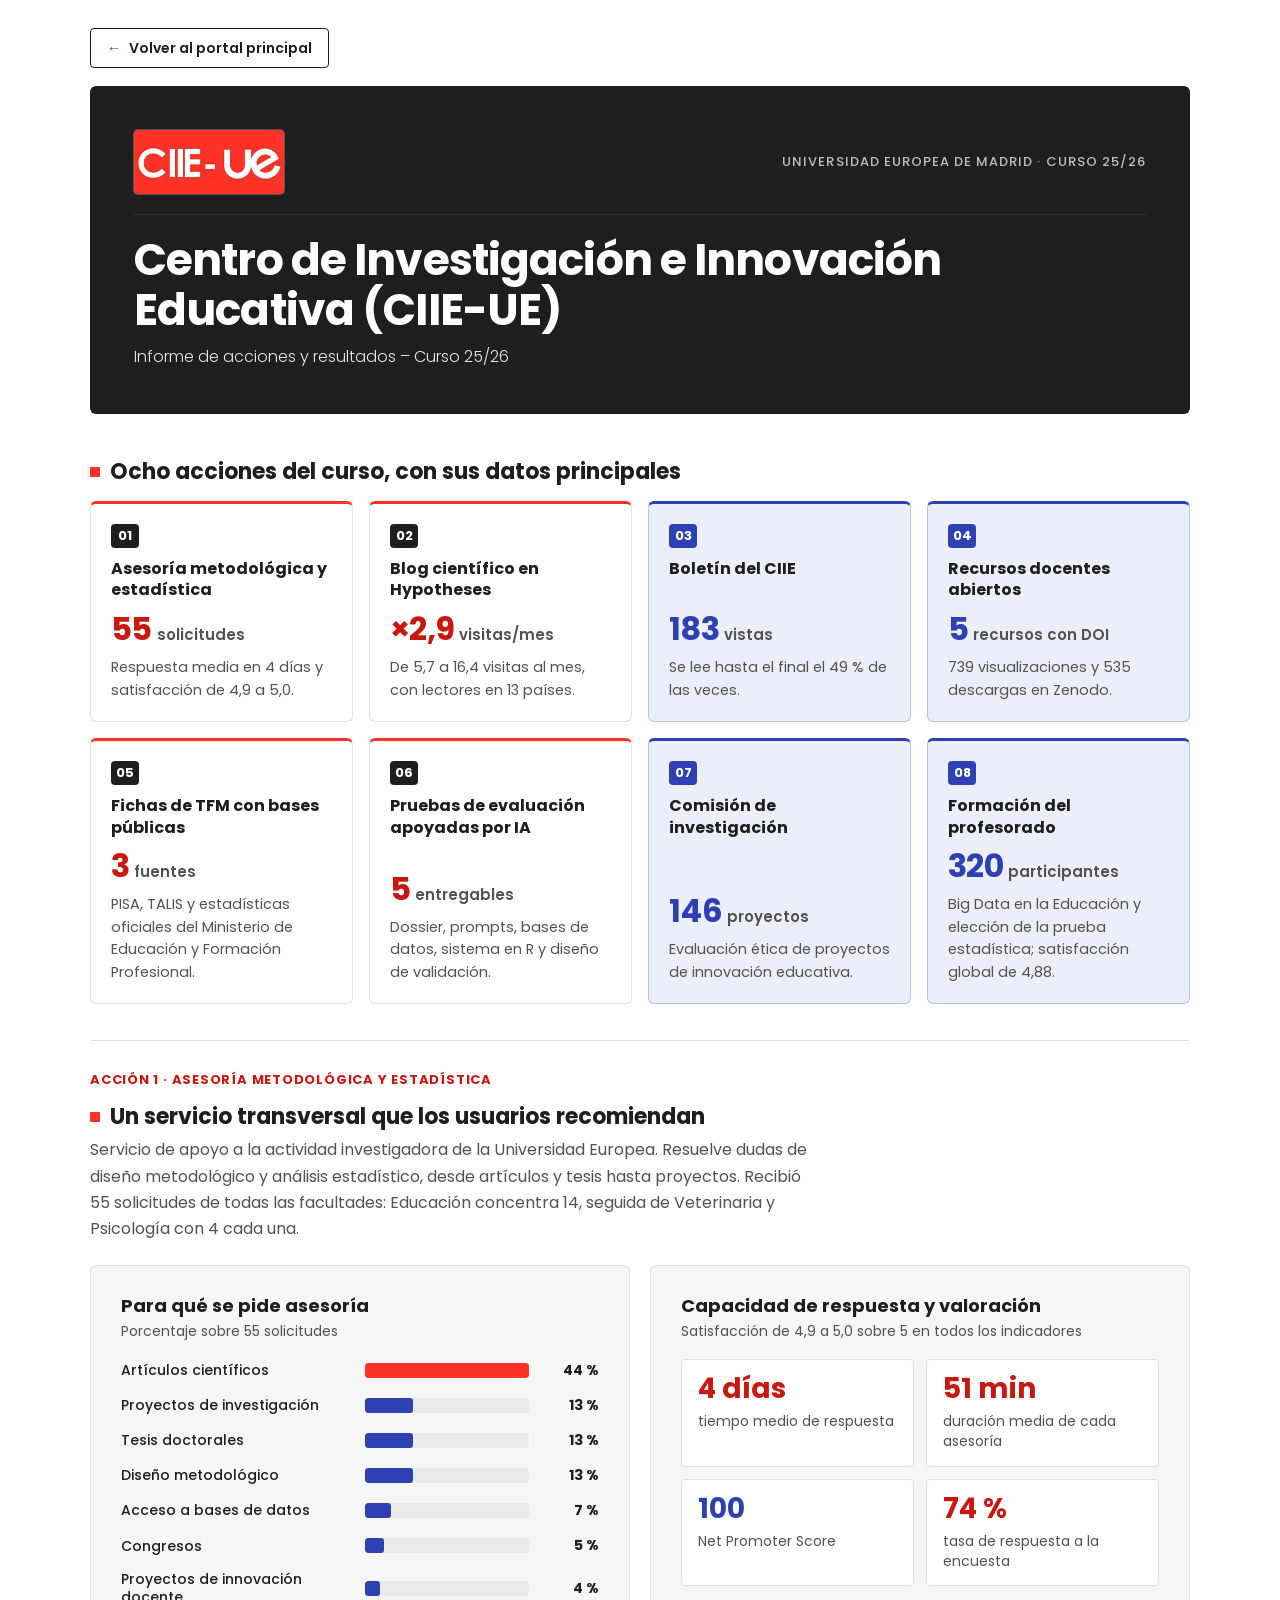
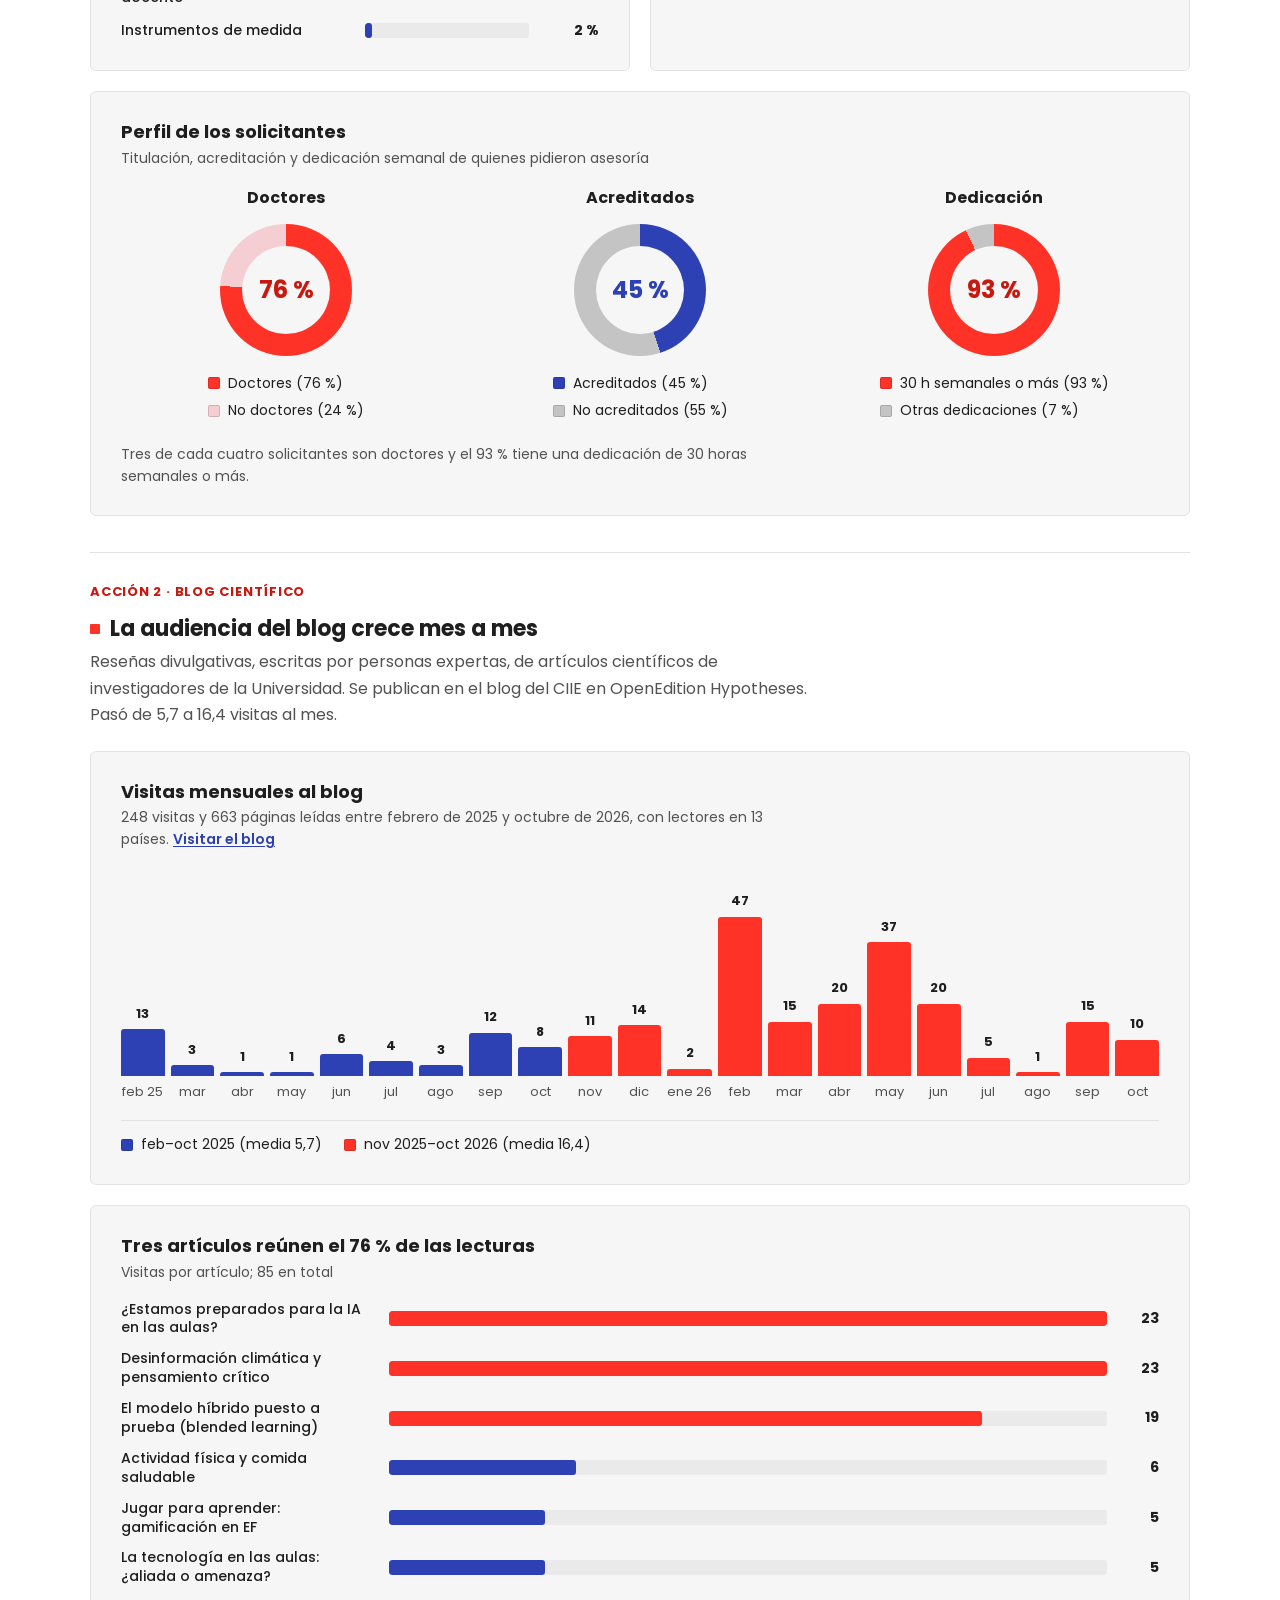
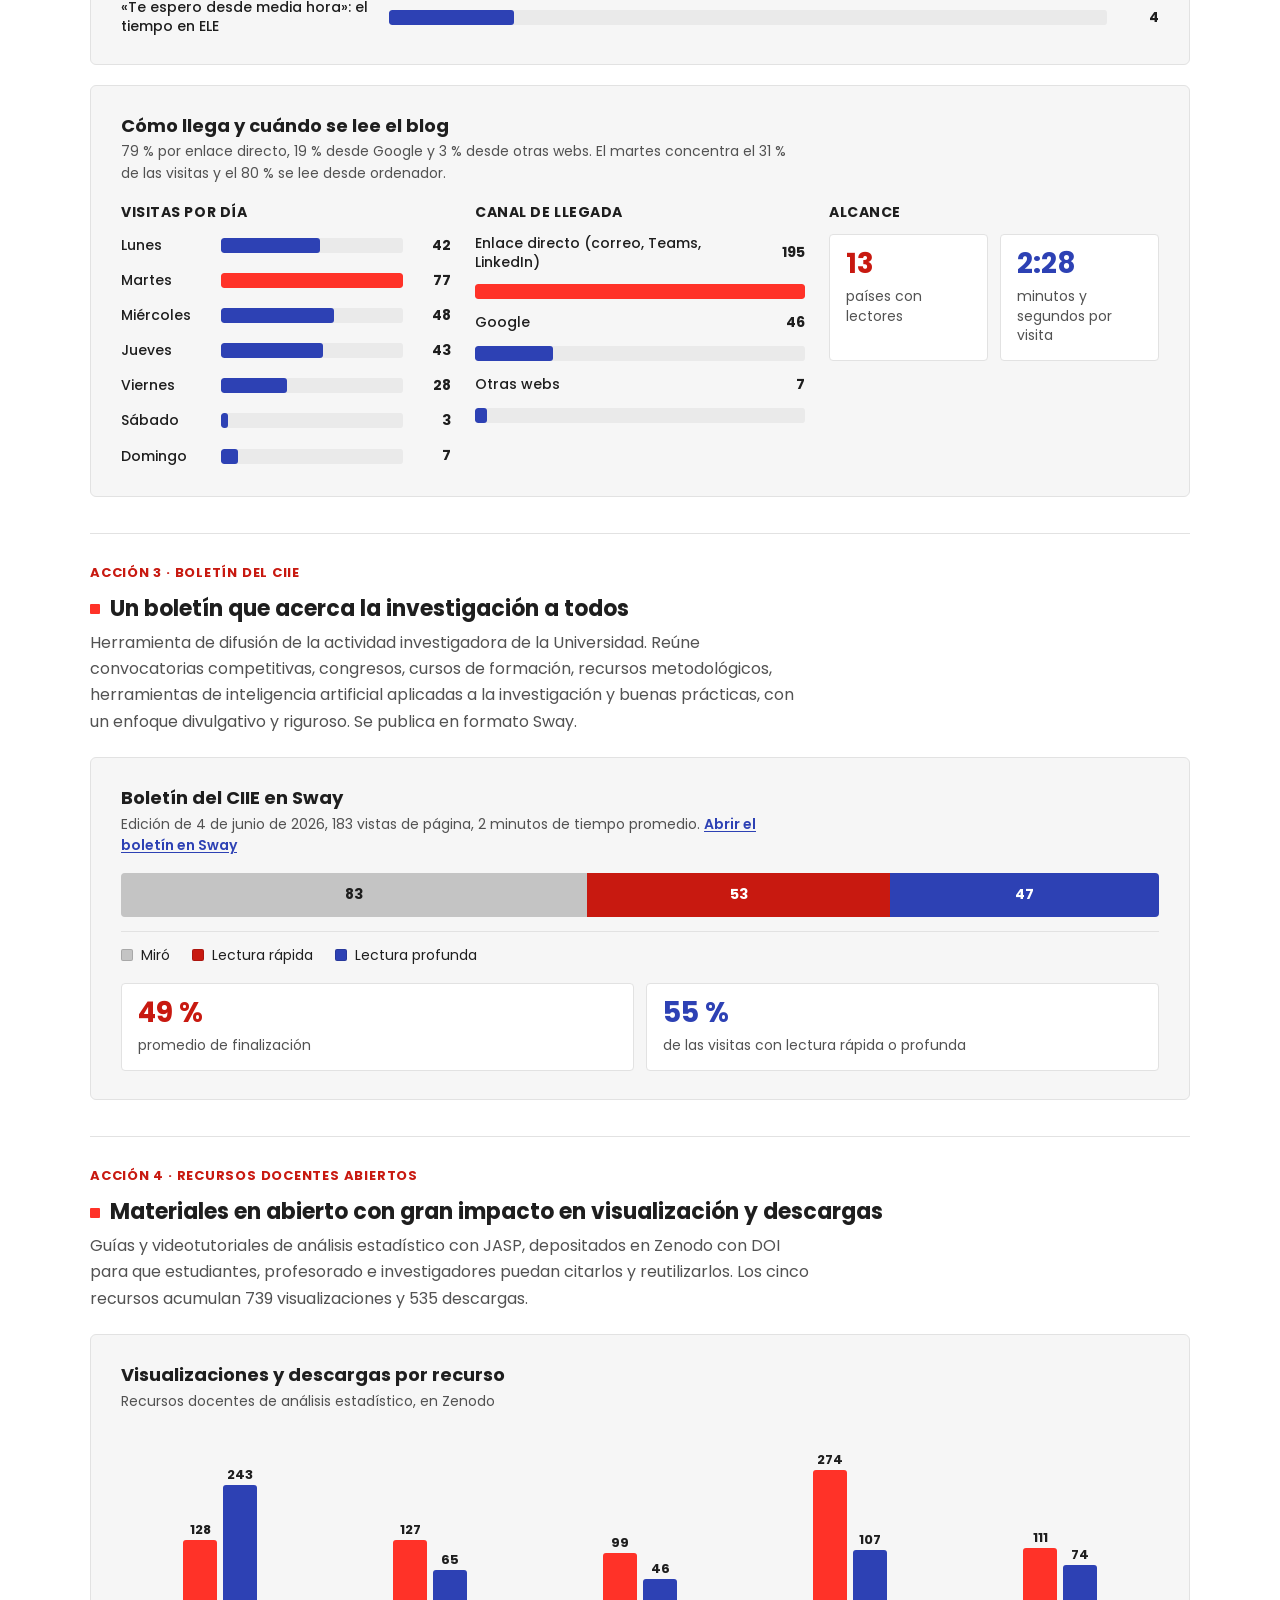
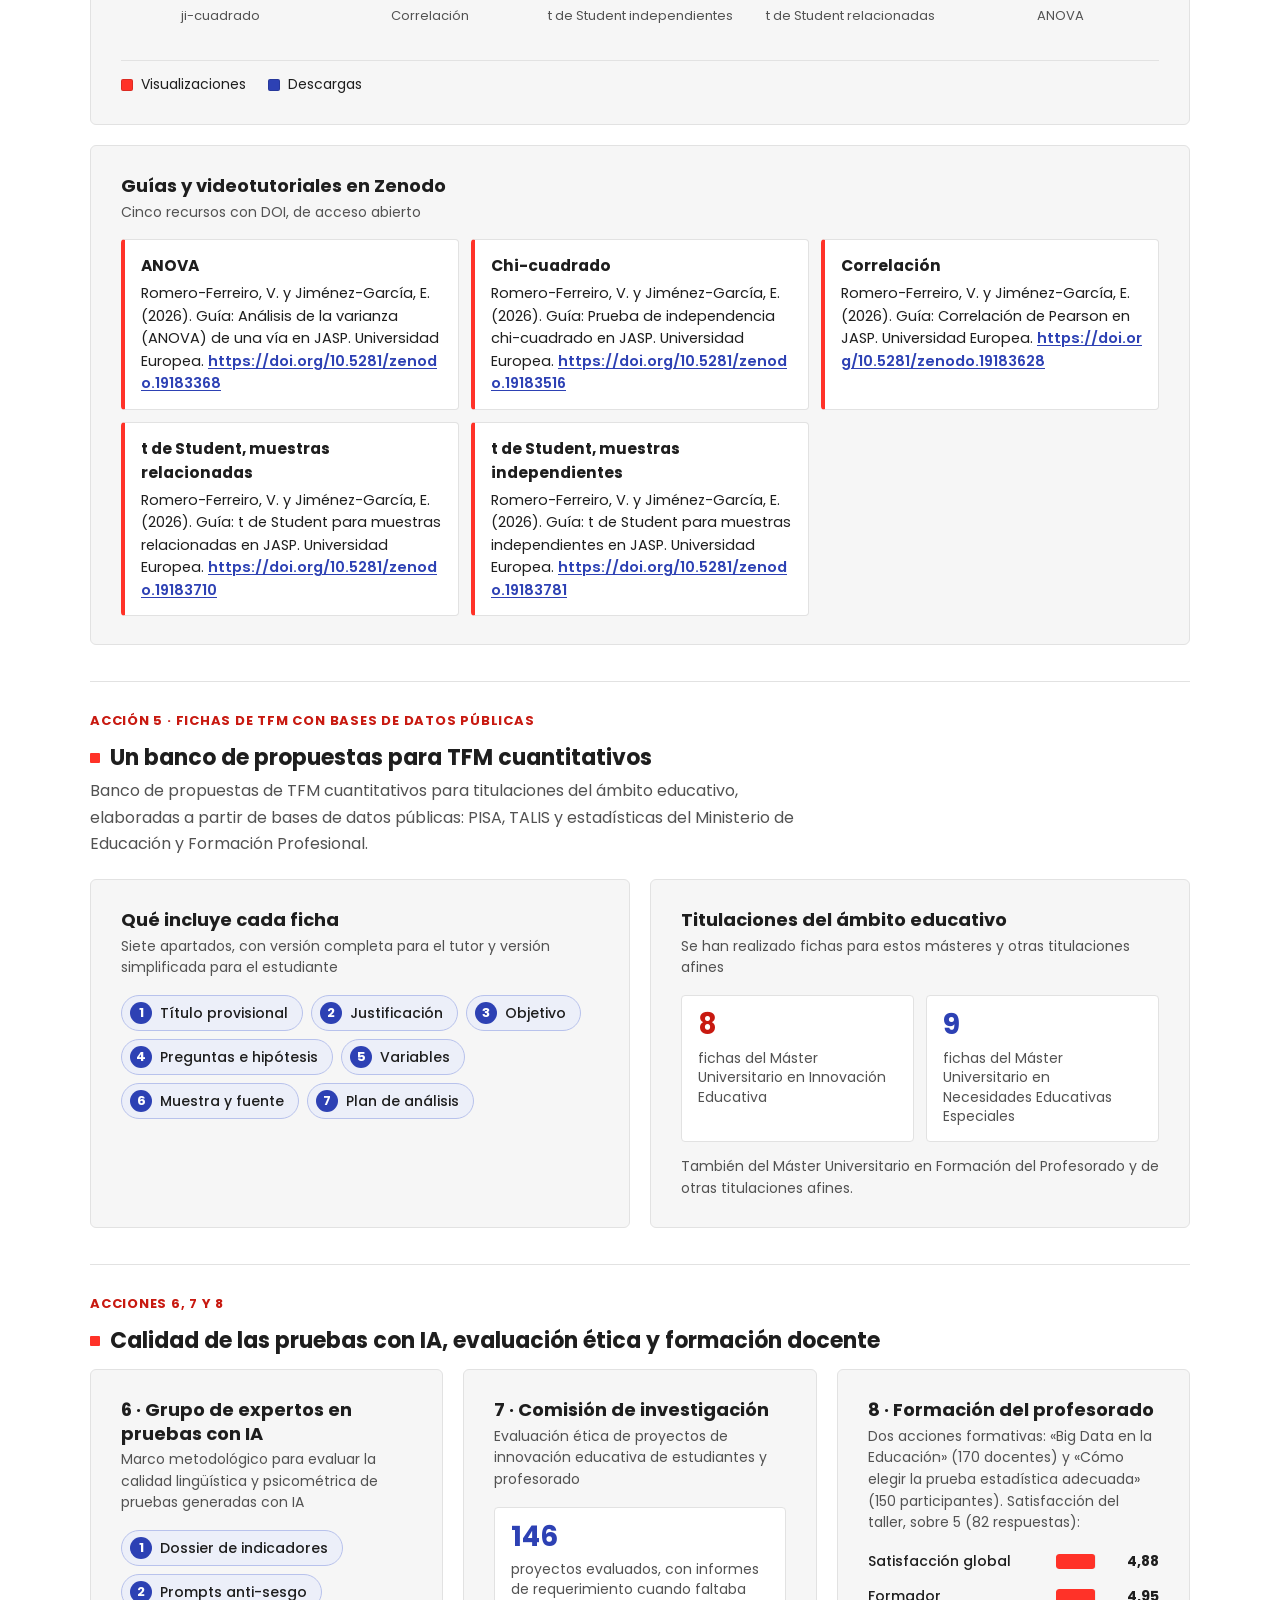
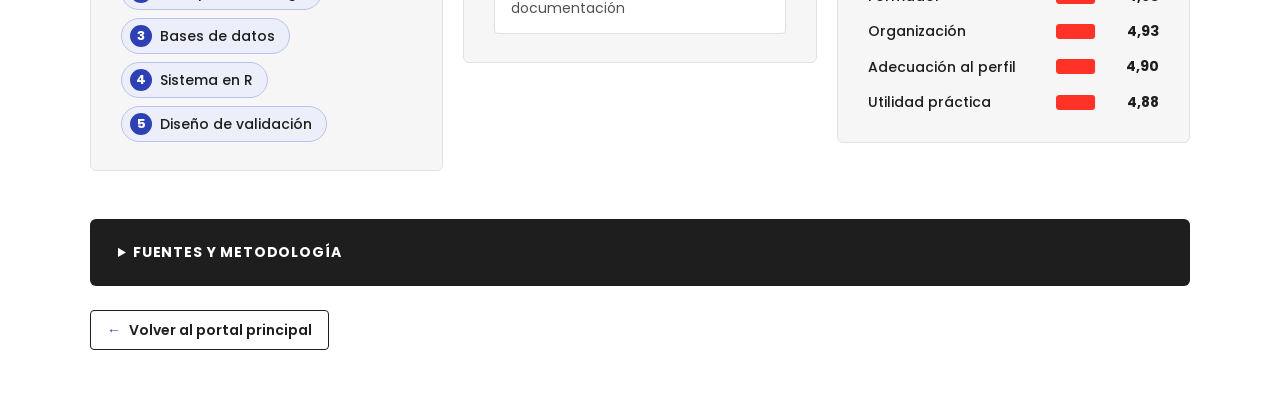
==== commit 4c92a7d3: "Actualiza portada de Eva Jiménez, añade navegación de retorno y corrige informe CIIE-UE" ====
--- a/ciie-ue/index.html
+++ b/ciie-ue/index.html
@@ -13,10 +13,9 @@
   .header-hero .logo {
     display: block;
     width: 150px;
+    max-width: 100%;
     height: auto;
-    border-radius: var(--radius-card);
-    background: var(--color-white);
-    padding: 4px;
+    border-radius: var(--radius-square);
     box-shadow: 0 0 0 1px rgba(255, 255, 255, 0.25);
   }
 
@@ -549,10 +548,17 @@
 <body>
 
 <div class="page-wrap">
+  <nav class="back-bar" aria-label="Navegación de retorno">
+    <a class="btn-back" href="../">
+      <span class="btn-back-arrow" aria-hidden="true">←</span>
+      <span>Volver al portal principal</span>
+    </a>
+  </nav>
+
   <!-- CABECERA INSTITUCIONAL (ANTRACITA #1E1E1E) -->
   <header class="header-hero">
     <div class="header-top">
-      <img class="logo" src="[data-uri]" alt="Logotipo CIIE-UE" width="262" height="111">
+      <img class="logo" src="logo-ciie-ue.png" alt="Logotipo CIIE-UE" width="262" height="111">
       <div class="header-meta">Universidad Europea de Madrid · Curso 25/26</div>
     </div>
 
@@ -596,7 +602,7 @@
         <p class="note">Titulación, acreditación y dedicación semanal de quienes pidieron asesoría</p>
         <div class="donuts">
           <div class="donut-item">
-            <h4>Titulación</h4>
+            <h4>Doctores</h4>
             <div class="donut" style="background:conic-gradient(var(--color-red) 0 76%, #F4CED2 0)" role="img" aria-label="76 % doctores, 24 % no doctores"><b class="num">76 %</b></div>
             <ul>
               <li><i class="sw" style="background:var(--color-red)"></i>Doctores (76 %)</li>
@@ -604,7 +610,7 @@
             </ul>
           </div>
           <div class="donut-item">
-            <h4>Doctores</h4>
+            <h4>Acreditados</h4>
             <div class="donut donut-blue" style="background:conic-gradient(var(--color-blue) 0 45%, var(--color-bar-unregistered) 0)" role="img" aria-label="45 % acreditados, 55 % no acreditados"><b class="num">45 %</b></div>
             <ul>
               <li><i class="sw" style="background:var(--color-blue)"></i>Acreditados (45 %)</li>
@@ -657,7 +663,7 @@
 
   <section class="section-open" id="boletin-sec">
     <div class="sec-tag">Acción 3 · Boletín del CIIE</div>
-    <h2 class="sec">Un boletín que se lee casi hasta el final</h2>
+    <h2 class="sec">Un boletín que acerca la investigación a todos</h2>
     <p class="sec-lead">Herramienta de difusión de la actividad investigadora de la Universidad. Reúne convocatorias competitivas, congresos, cursos de formación, recursos metodológicos, herramientas de inteligencia artificial aplicadas a la investigación y buenas prácticas, con un enfoque divulgativo y riguroso. Se publica en formato Sway.</p>
 
     <div class="card" id="boletin">
@@ -674,7 +680,7 @@
 
   <section class="section-open" id="recursos">
     <div class="sec-tag">Acción 4 · Recursos docentes abiertos</div>
-    <h2 class="sec">Materiales abiertos que ya se ven y se descargan</h2>
+    <h2 class="sec">Materiales en abierto con gran impacto en visualización y descargas</h2>
     <p class="sec-lead">Guías y videotutoriales de análisis estadístico con JASP, depositados en Zenodo con DOI para que estudiantes, profesorado e investigadores puedan citarlos y reutilizarlos. Los cinco recursos acumulan 739 visualizaciones y 535 descargas.</p>
 
     <div class="card-stack">
@@ -778,6 +784,13 @@
       <span>Informe de acciones y resultados · Curso 25/26</span>
     </div>
   </details>
+
+  <nav class="back-bar" aria-label="Navegación de retorno">
+    <a class="btn-back" href="../">
+      <span class="btn-back-arrow" aria-hidden="true">←</span>
+      <span>Volver al portal principal</span>
+    </a>
+  </nav>
 </div>
 
 <script>
--- a/assets/uem.css
+++ b/assets/uem.css
@@ -396,6 +396,14 @@
   border: 1px solid var(--color-card-border);
   border-radius: var(--radius-card);
   padding: 28px 30px;
+  min-width: 0;
+}
+
+@media (max-width: 560px) {
+  .card-section,
+  .card {
+    padding: 20px 16px;
+  }
 }
 
 /* Secciones abiertas (sin caja pesada) para bloques narrativos o contenedores padre */
@@ -472,7 +480,7 @@
 
 @media (max-width: 920px) {
   .grid-2.grid-comp-table {
-    grid-template-columns: 1fr;
+    grid-template-columns: minmax(0, 1fr);
   }
 }
 
@@ -813,6 +821,14 @@
   border: 1px solid var(--color-card-border);
   border-radius: var(--radius-square);
   background: var(--color-white);
+  max-width: 100%;
+}
+
+@media (max-width: 560px) {
+  .table-container {
+    overflow-x: auto;
+    -webkit-overflow-scrolling: touch;
+  }
 }
 
 .uem-table {
@@ -926,6 +942,7 @@
   padding: 22px 24px;
   border-radius: var(--radius-card);
   border: 1px solid var(--color-card-border);
+  min-width: 0;
 }
 
 .detail-box h3 {
@@ -1260,8 +1277,201 @@
   gap: 10px;
 }
 
+/* BARRA Y BOTÓN DE RETORNO AL PORTAL PRINCIPAL */
+.back-bar {
+  display: flex;
+  flex-wrap: wrap;
+  align-items: center;
+  gap: 10px 12px;
+}
+
+.page-wrap > .back-bar:first-child,
+.inf > .back-bar:first-child {
+  margin-bottom: -14px;
+}
+
+.page-wrap > .back-bar:last-child,
+.inf > .back-bar:last-child {
+  margin-top: -8px;
+}
+
+.btn-back {
+  display: inline-flex;
+  align-items: center;
+  gap: 8px;
+  min-height: 40px;
+  padding: 8px 16px;
+  border-radius: var(--radius-square);
+  background: var(--color-white);
+  border: 1.5px solid var(--color-anthracite);
+  color: var(--color-anthracite);
+  font-family: var(--font-family);
+  font-size: 14px;
+  font-weight: 600;
+  line-height: 1.3;
+  text-decoration: none;
+  transition: background-color 0.18s ease, color 0.18s ease, border-color 0.18s ease;
+}
+
+.btn-back-arrow {
+  color: var(--color-blue);
+  font-weight: 700;
+  transition: transform 0.18s ease, color 0.18s ease;
+}
+
+.btn-back:hover {
+  background: var(--color-anthracite);
+  border-color: var(--color-anthracite);
+  color: var(--color-white);
+}
+
+.btn-back:hover .btn-back-arrow {
+  color: var(--color-white);
+  transform: translateX(-3px);
+}
+
+.btn-back:focus-visible {
+  outline: 2px solid var(--color-blue);
+  outline-offset: 2px;
+}
+
+.btn-back.btn-back-secondary {
+  background: var(--color-card-bg);
+  border-color: var(--color-card-border);
+  color: var(--color-text-body);
+}
+
+.btn-back.btn-back-secondary:hover {
+  background: var(--color-blue);
+  border-color: var(--color-blue);
+  color: var(--color-white);
+}
+
+.btn-back.btn-back-secondary:hover .btn-back-arrow {
+  color: var(--color-white);
+}
+
+/* PORTAL PRINCIPAL Y LISTADOS DE INFORMES */
+.portal-grid {
+  display: grid;
+  grid-template-columns: repeat(auto-fit, minmax(min(100%, 19rem), 1fr));
+  gap: 20px;
+  align-items: stretch;
+  margin-top: 16px;
+}
+
+.portal-card {
+  background: var(--color-white);
+  border: 1px solid var(--color-card-border);
+  border-top: 4px solid var(--color-anthracite);
+  border-radius: var(--radius-card);
+  padding: 24px;
+  display: flex;
+  flex-direction: column;
+  gap: 14px;
+  transition: border-color 0.2s ease, box-shadow 0.2s ease, transform 0.2s ease;
+}
+
+.portal-card:hover {
+  border-top-color: var(--color-red);
+  box-shadow: 0 8px 22px rgba(30, 30, 30, 0.07);
+  transform: translateY(-2px);
+}
+
+.portal-card-top {
+  display: flex;
+  align-items: center;
+  justify-content: space-between;
+  gap: 10px;
+}
+
+.portal-card-title {
+  margin: 0;
+  font-size: 18px;
+  font-weight: 700;
+  line-height: 1.3;
+  color: var(--color-anthracite);
+}
+
+.portal-desc {
+  margin: 0;
+  font-size: 15px;
+  line-height: 1.6;
+  color: var(--color-text-muted);
+}
+
+.portal-metrics {
+  display: flex;
+  flex-wrap: wrap;
+  gap: 8px;
+  padding-top: 4px;
+}
+
+.portal-metric {
+  display: inline-flex;
+  align-items: baseline;
+  gap: 5px;
+  padding: 4px 10px;
+  border-radius: var(--radius-square);
+  background: var(--color-card-bg);
+  border: 1px solid var(--color-card-border);
+  color: var(--color-text-body);
+  font-size: 13px;
+  font-weight: 500;
+}
+
+.portal-metric strong {
+  color: var(--color-anthracite);
+  font-weight: 700;
+}
+
+.portal-metric.metric-accent {
+  background: var(--color-blue-tint);
+  border-color: var(--color-blue-border);
+  color: var(--color-anthracite);
+}
+
+.portal-cta {
+  margin-top: auto;
+  display: inline-flex;
+  align-items: center;
+  justify-content: space-between;
+  gap: 10px;
+  width: 100%;
+  min-height: 42px;
+  padding: 10px 16px;
+  border-radius: var(--radius-square);
+  background: var(--color-anthracite);
+  color: var(--color-white);
+  font-size: 14px;
+  font-weight: 600;
+  text-decoration: none;
+  transition: background-color 0.18s ease;
+}
+
+.portal-cta:hover {
+  background: var(--color-blue);
+  color: var(--color-white);
+}
+
+.portal-cta:focus-visible {
+  outline: 2px solid var(--color-blue);
+  outline-offset: 2px;
+}
+
+.portal-cta-arrow {
+  transition: transform 0.18s ease;
+}
+
+.portal-cta:hover .portal-cta-arrow {
+  transform: translateX(3px);
+}
+
 /* ESTILOS DE IMPRESIÓN / PDF */
 @media print {
+  .back-bar {
+    display: none !important;
+  }
   * {
     -webkit-print-color-adjust: exact !important;
     print-color-adjust: exact !important;
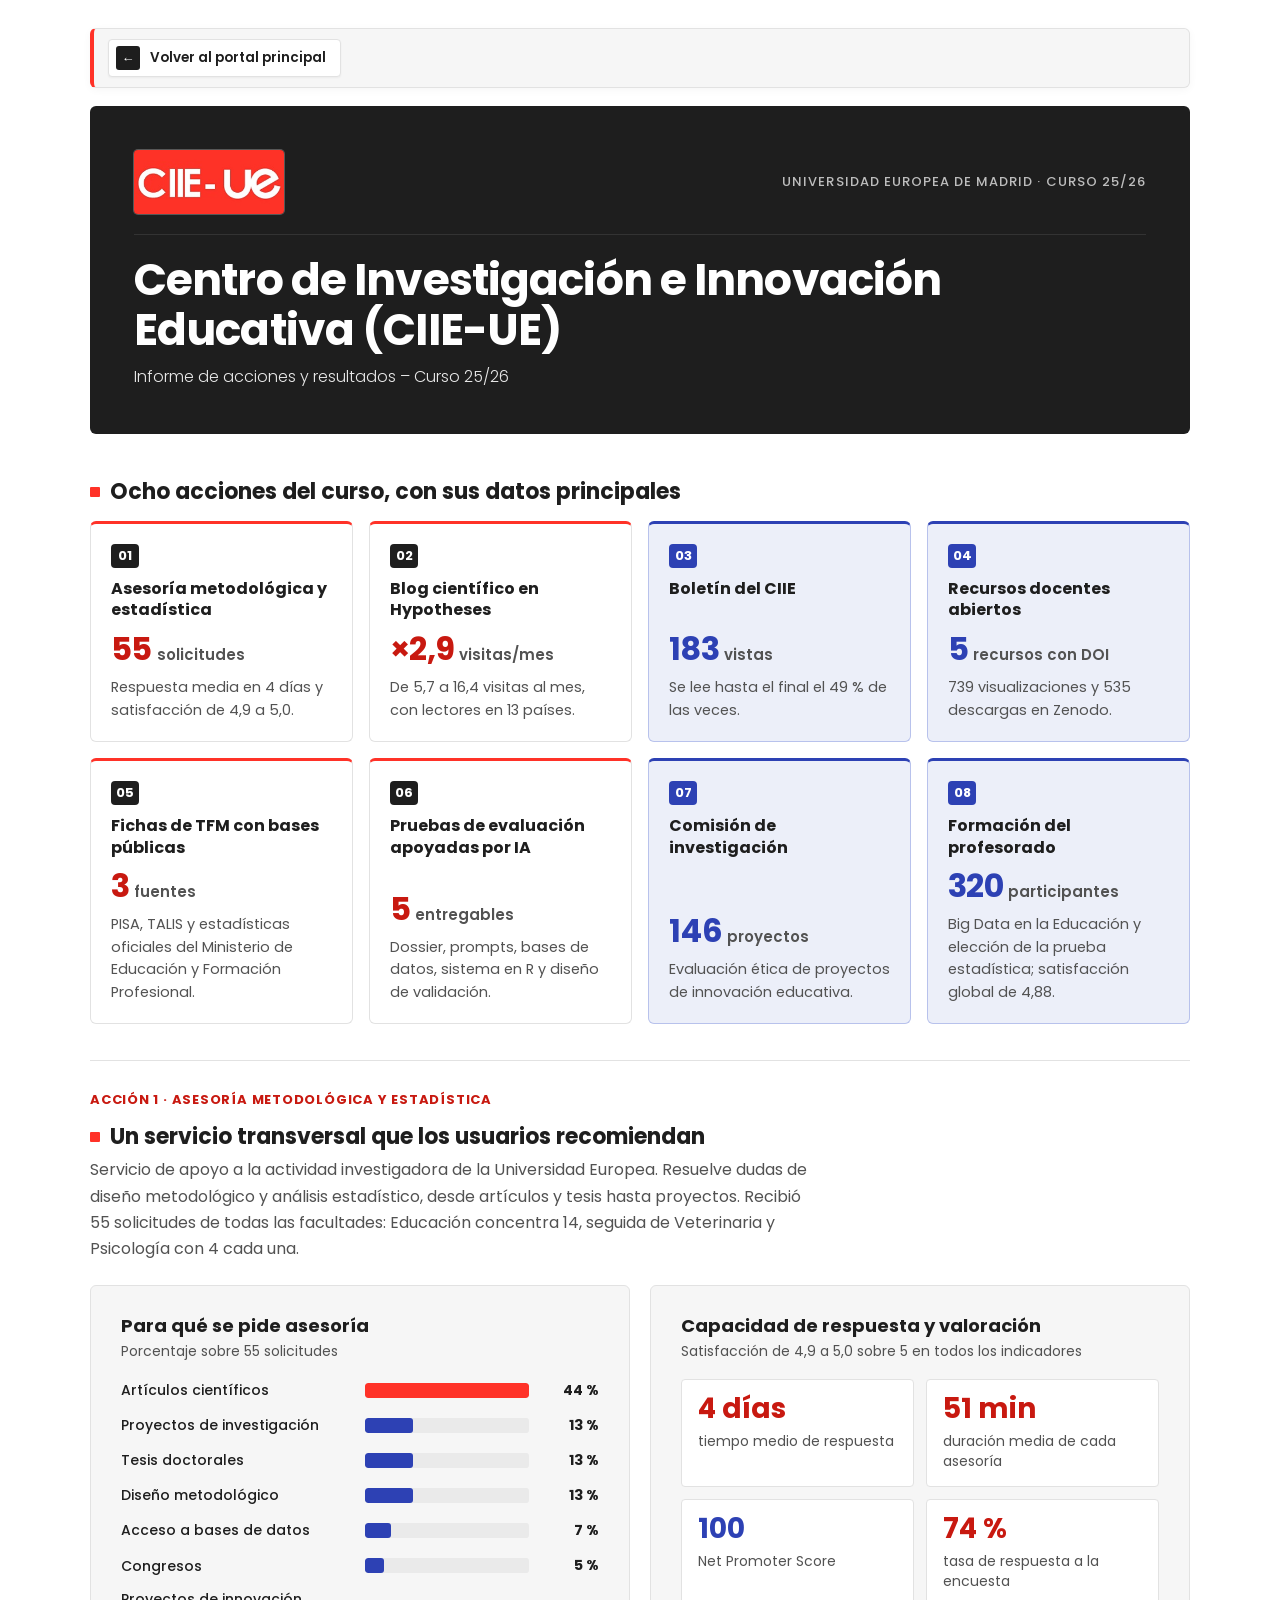
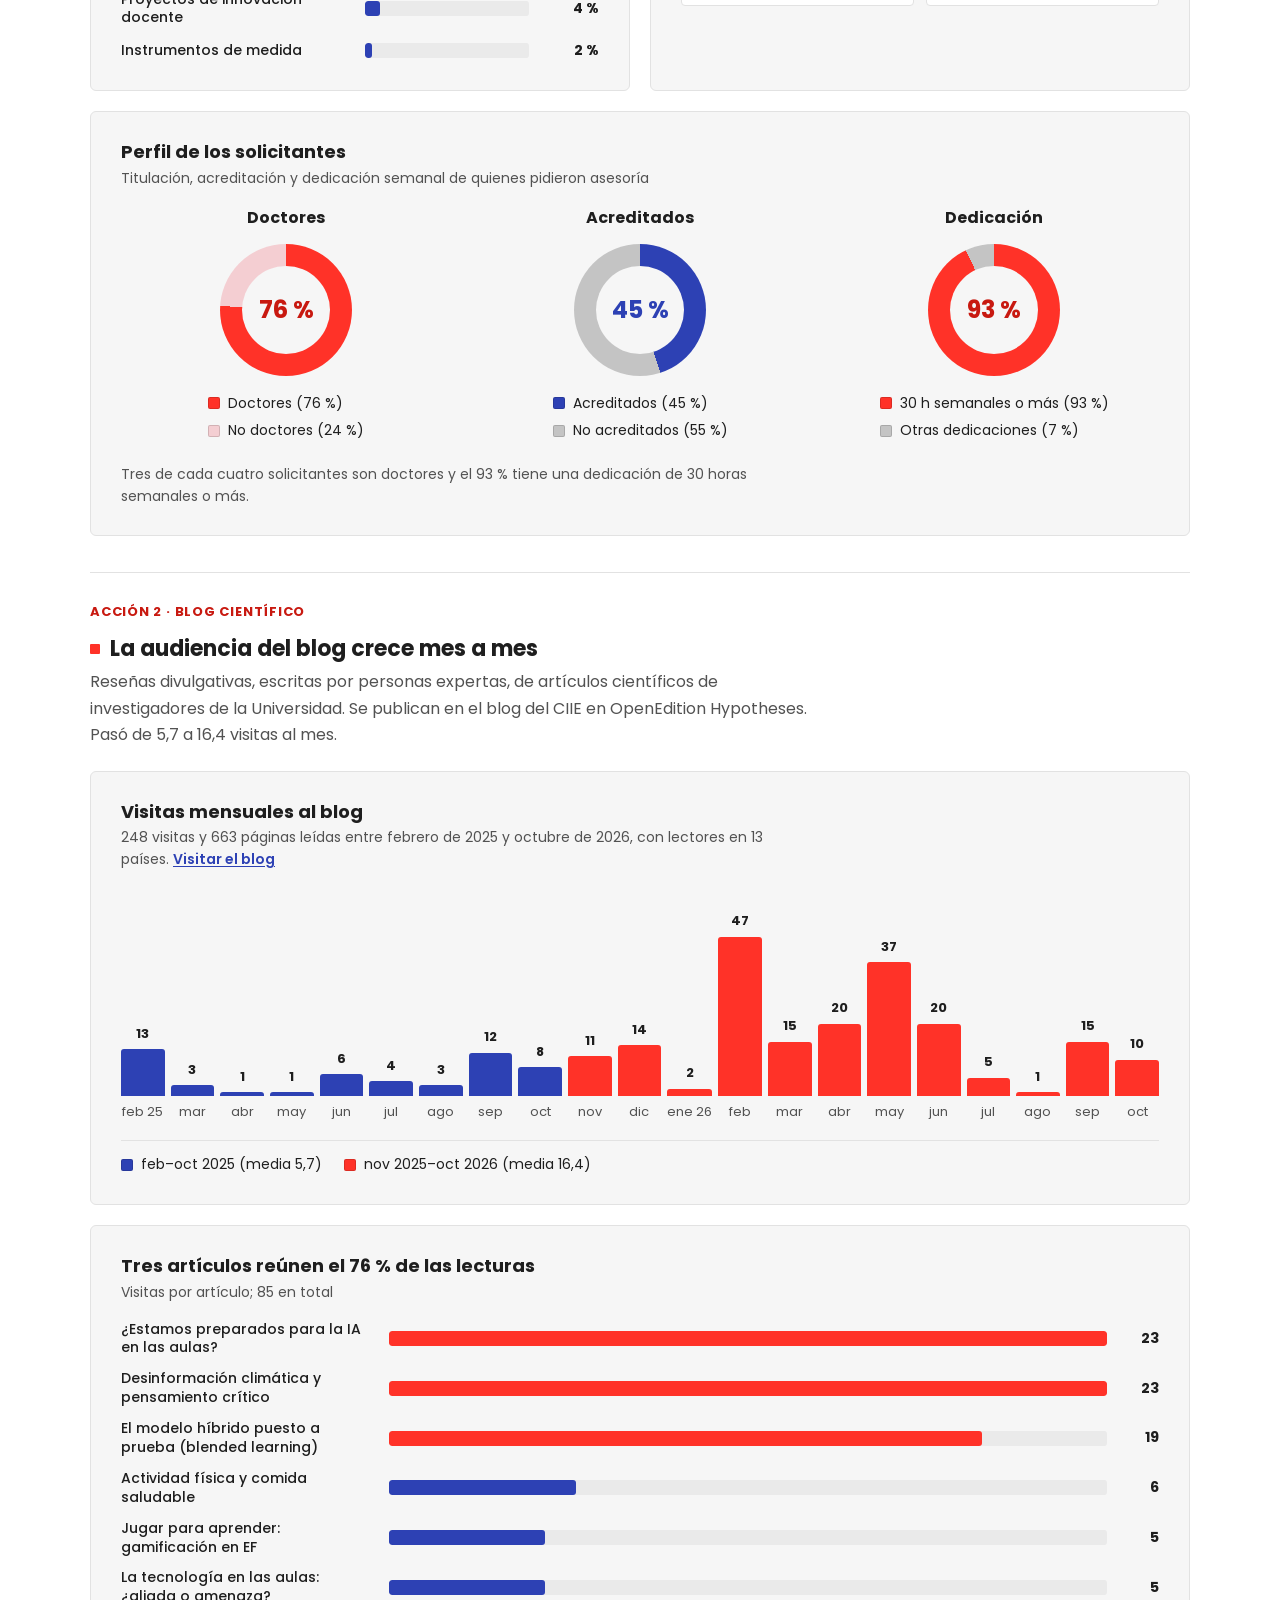
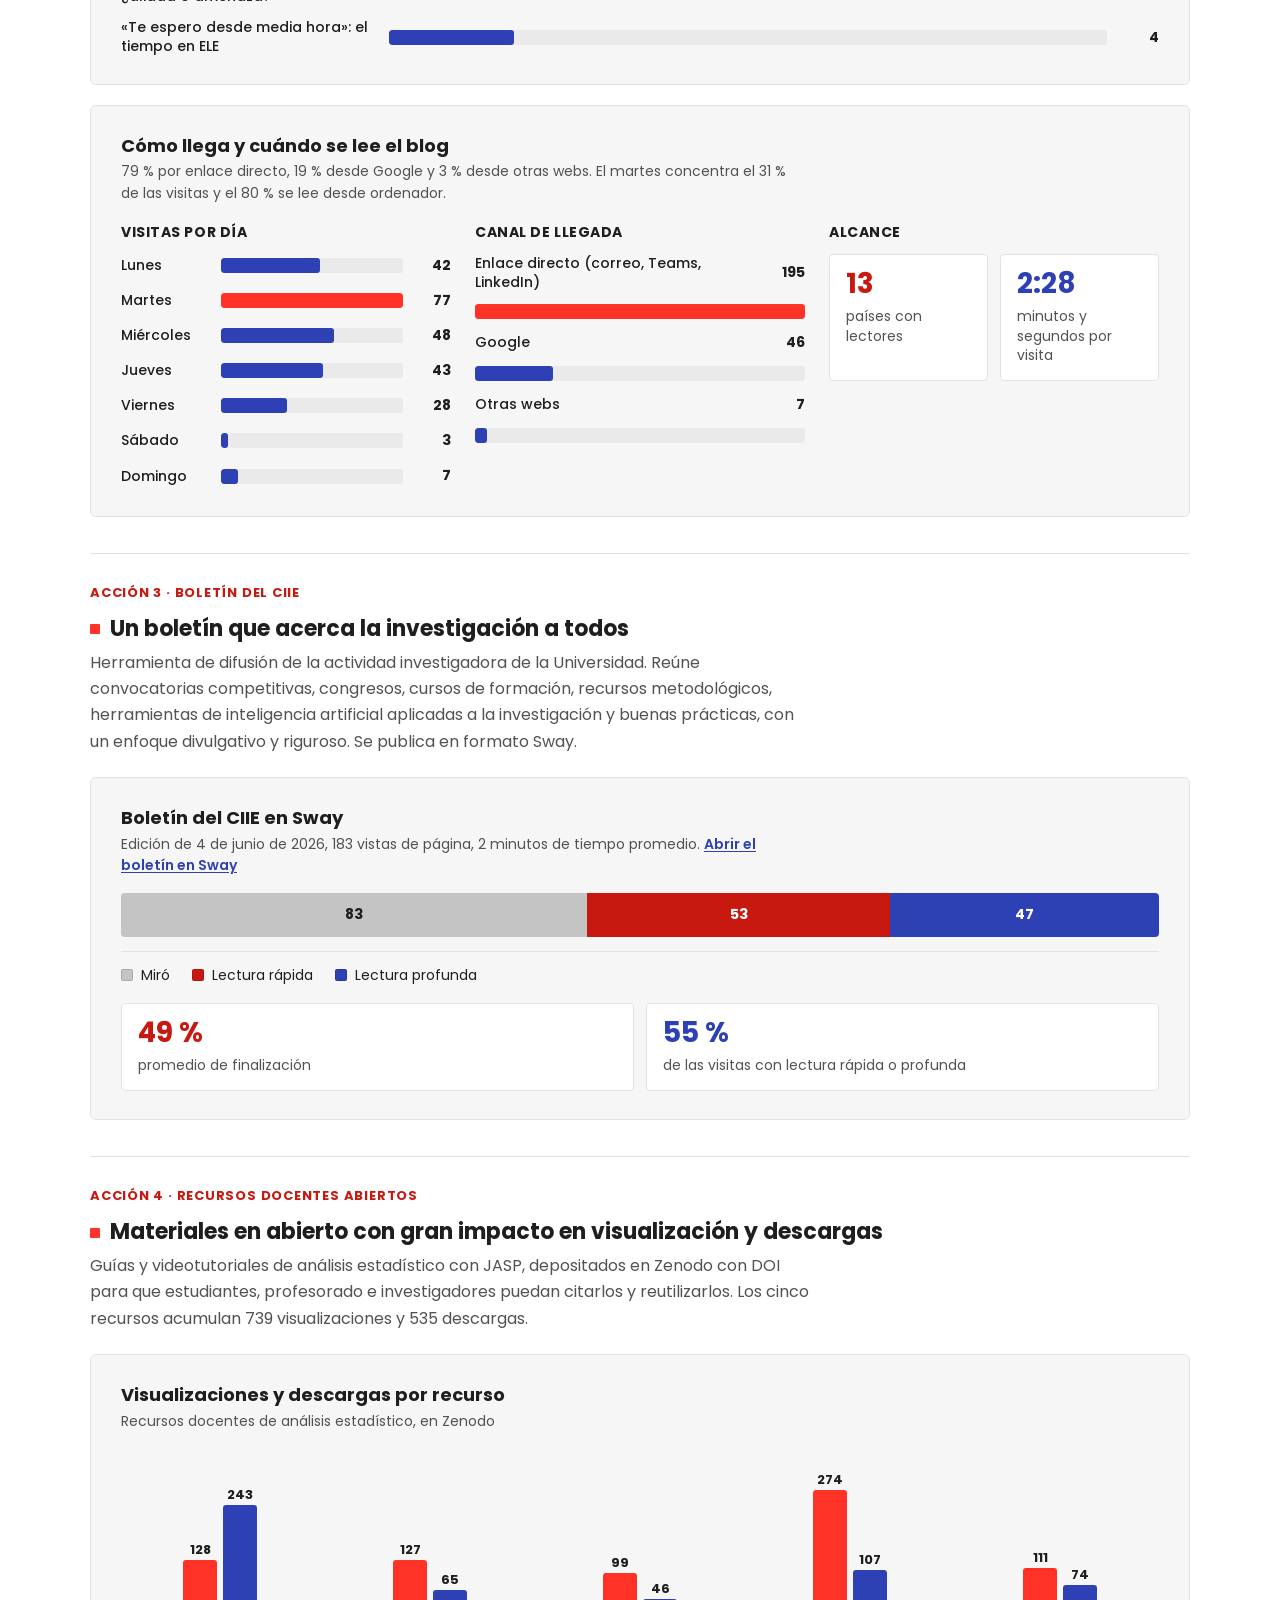
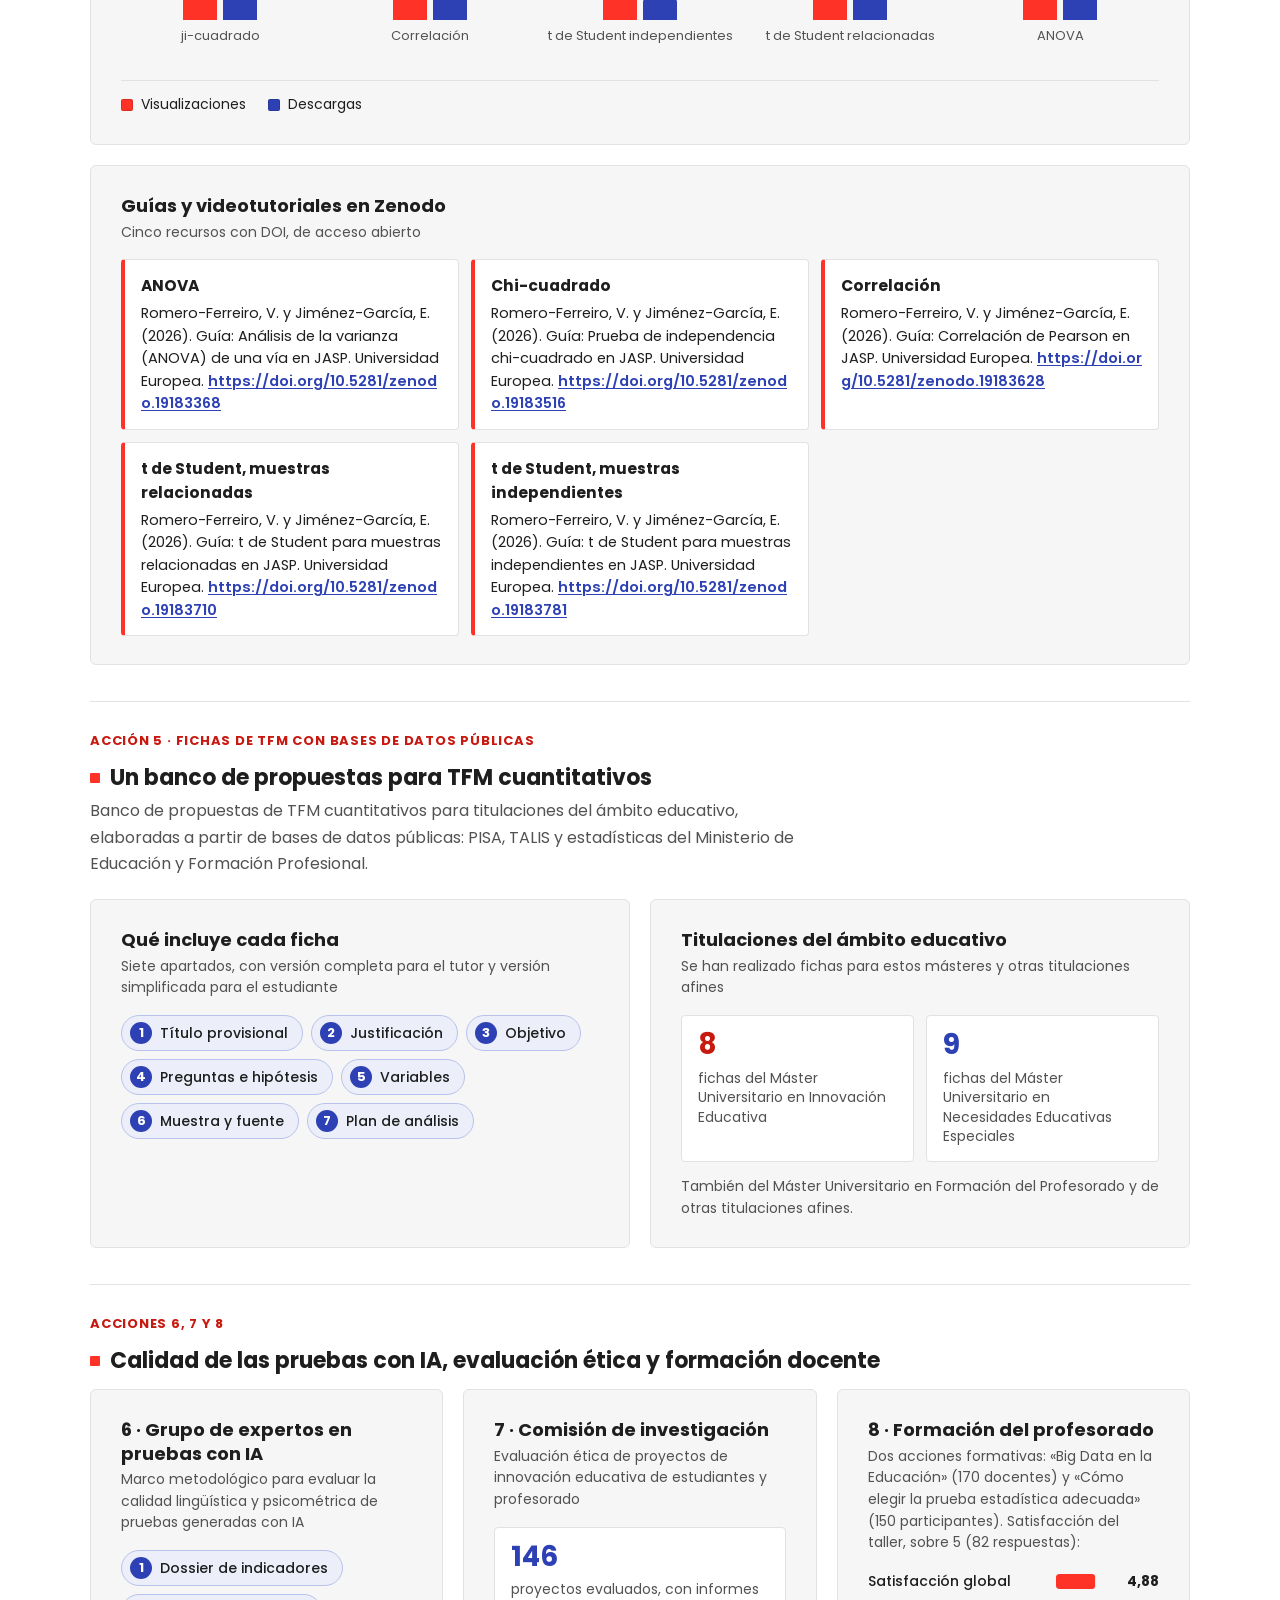
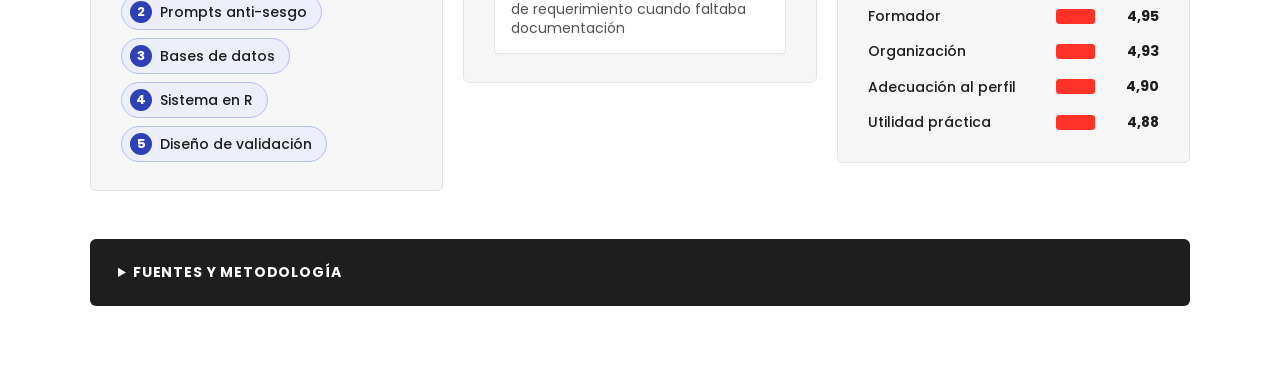
==== commit 5eab0311: "Uniformiza tarjetas cuadradas de portada y renueva barra superior de retorno" ====
--- a/ciie-ue/index.html
+++ b/ciie-ue/index.html
@@ -784,13 +784,6 @@
       <span>Informe de acciones y resultados · Curso 25/26</span>
     </div>
   </details>
-
-  <nav class="back-bar" aria-label="Navegación de retorno">
-    <a class="btn-back" href="../">
-      <span class="btn-back-arrow" aria-hidden="true">←</span>
-      <span>Volver al portal principal</span>
-    </a>
-  </nav>
 </div>
 
 <script>
--- a/assets/uem.css
+++ b/assets/uem.css
@@ -1283,6 +1283,12 @@
   flex-wrap: wrap;
   align-items: center;
   gap: 10px 12px;
+  padding: 10px 14px;
+  background: var(--color-card-bg);
+  border: 1px solid var(--color-card-border);
+  border-left: 4px solid var(--color-red);
+  border-radius: var(--radius-card);
+  box-shadow: 0 2px 8px rgba(30, 30, 30, 0.04);
 }
 
 .page-wrap > .back-bar:first-child,
@@ -1290,44 +1296,52 @@
   margin-bottom: -14px;
 }
 
-.page-wrap > .back-bar:last-child,
-.inf > .back-bar:last-child {
-  margin-top: -8px;
-}
-
 .btn-back {
   display: inline-flex;
   align-items: center;
-  gap: 8px;
-  min-height: 40px;
-  padding: 8px 16px;
+  gap: 10px;
+  min-height: 38px;
+  padding: 6px 14px 6px 7px;
   border-radius: var(--radius-square);
   background: var(--color-white);
-  border: 1.5px solid var(--color-anthracite);
+  border: 1px solid var(--color-card-border);
   color: var(--color-anthracite);
   font-family: var(--font-family);
-  font-size: 14px;
+  font-size: 13.5px;
   font-weight: 600;
   line-height: 1.3;
   text-decoration: none;
-  transition: background-color 0.18s ease, color 0.18s ease, border-color 0.18s ease;
+  box-shadow: 0 1px 2px rgba(30, 30, 30, 0.05);
+  transition: background-color 0.18s ease, color 0.18s ease, border-color 0.18s ease, box-shadow 0.18s ease, transform 0.18s ease;
 }
 
 .btn-back-arrow {
-  color: var(--color-blue);
-  font-weight: 700;
-  transition: transform 0.18s ease, color 0.18s ease;
+  display: inline-flex;
+  align-items: center;
+  justify-content: center;
+  width: 24px;
+  height: 24px;
+  border-radius: 3px;
+  background: var(--color-anthracite);
+  color: var(--color-white);
+  font-size: 13px;
+  font-weight: 700;
+  line-height: 1;
+  flex-shrink: 0;
+  transition: background-color 0.18s ease, color 0.18s ease, transform 0.18s ease;
 }
 
 .btn-back:hover {
   background: var(--color-anthracite);
   border-color: var(--color-anthracite);
   color: var(--color-white);
+  box-shadow: 0 4px 12px rgba(30, 30, 30, 0.12);
 }
 
 .btn-back:hover .btn-back-arrow {
-  color: var(--color-white);
-  transform: translateX(-3px);
+  background: var(--color-red);
+  color: var(--color-white);
+  transform: translateX(-2px);
 }
 
 .btn-back:focus-visible {
@@ -1336,9 +1350,14 @@
 }
 
 .btn-back.btn-back-secondary {
-  background: var(--color-card-bg);
+  background: var(--color-white);
   border-color: var(--color-card-border);
   color: var(--color-text-body);
+}
+
+.btn-back.btn-back-secondary .btn-back-arrow {
+  background: var(--color-blue-tint);
+  color: var(--color-blue);
 }
 
 .btn-back.btn-back-secondary:hover {
@@ -1348,123 +1367,71 @@
 }
 
 .btn-back.btn-back-secondary:hover .btn-back-arrow {
-  color: var(--color-white);
-}
-
-/* PORTAL PRINCIPAL Y LISTADOS DE INFORMES */
-.portal-grid {
-  display: grid;
-  grid-template-columns: repeat(auto-fit, minmax(min(100%, 19rem), 1fr));
+  background: rgba(255, 255, 255, 0.2);
+  color: var(--color-white);
+}
+
+/* PORTAL PRINCIPAL Y LISTADOS UNIFORMES DE INFORMES */
+.cards.cards-uniform {
+  grid-template-columns: repeat(3, minmax(0, 1fr));
   gap: 20px;
   align-items: stretch;
   margin-top: 16px;
 }
 
-.portal-card {
-  background: var(--color-white);
-  border: 1px solid var(--color-card-border);
-  border-top: 4px solid var(--color-anthracite);
-  border-radius: var(--radius-card);
+.cards.cards-uniform .tc {
+  min-height: 280px;
   padding: 24px;
-  display: flex;
-  flex-direction: column;
-  gap: 14px;
+  border-top: 3px solid var(--color-anthracite);
   transition: border-color 0.2s ease, box-shadow 0.2s ease, transform 0.2s ease;
 }
 
-.portal-card:hover {
+.cards.cards-uniform .tc:hover {
   border-top-color: var(--color-red);
-  box-shadow: 0 8px 22px rgba(30, 30, 30, 0.07);
+  box-shadow: 0 8px 20px rgba(30, 30, 30, 0.06);
   transform: translateY(-2px);
 }
 
-.portal-card-top {
+@media (max-width: 960px) {
+  .cards.cards-uniform {
+    grid-template-columns: 1fr;
+  }
+  .cards.cards-uniform .tc {
+    min-height: 0;
+  }
+}
+
+.portal-link {
   display: flex;
   align-items: center;
   justify-content: space-between;
-  gap: 10px;
-}
-
-.portal-card-title {
-  margin: 0;
-  font-size: 18px;
-  font-weight: 700;
-  line-height: 1.3;
-  color: var(--color-anthracite);
-}
-
-.portal-desc {
-  margin: 0;
-  font-size: 15px;
-  line-height: 1.6;
-  color: var(--color-text-muted);
-}
-
-.portal-metrics {
-  display: flex;
-  flex-wrap: wrap;
   gap: 8px;
-  padding-top: 4px;
-}
-
-.portal-metric {
-  display: inline-flex;
-  align-items: baseline;
-  gap: 5px;
-  padding: 4px 10px;
-  border-radius: var(--radius-square);
-  background: var(--color-card-bg);
-  border: 1px solid var(--color-card-border);
-  color: var(--color-text-body);
-  font-size: 13px;
-  font-weight: 500;
-}
-
-.portal-metric strong {
-  color: var(--color-anthracite);
-  font-weight: 700;
-}
-
-.portal-metric.metric-accent {
-  background: var(--color-blue-tint);
-  border-color: var(--color-blue-border);
-  color: var(--color-anthracite);
-}
-
-.portal-cta {
   margin-top: auto;
-  display: inline-flex;
-  align-items: center;
-  justify-content: space-between;
-  gap: 10px;
-  width: 100%;
-  min-height: 42px;
-  padding: 10px 16px;
-  border-radius: var(--radius-square);
-  background: var(--color-anthracite);
-  color: var(--color-white);
+  padding-top: 12px;
+  border-top: 1px solid var(--color-card-border);
   font-size: 14px;
   font-weight: 600;
+  color: var(--color-blue);
   text-decoration: none;
-  transition: background-color 0.18s ease;
-}
-
-.portal-cta:hover {
-  background: var(--color-blue);
-  color: var(--color-white);
-}
-
-.portal-cta:focus-visible {
+  transition: color 0.18s ease;
+}
+
+.portal-link-arrow {
+  transition: transform 0.18s ease;
+}
+
+.portal-link:hover {
+  color: var(--color-red-accessible);
+}
+
+.portal-link:hover .portal-link-arrow {
+  transform: translateX(3px);
+}
+
+.portal-link:focus-visible {
   outline: 2px solid var(--color-blue);
   outline-offset: 2px;
-}
-
-.portal-cta-arrow {
-  transition: transform 0.18s ease;
-}
-
-.portal-cta:hover .portal-cta-arrow {
-  transform: translateX(3px);
+  border-radius: 3px;
 }
 
 /* ESTILOS DE IMPRESIÓN / PDF */
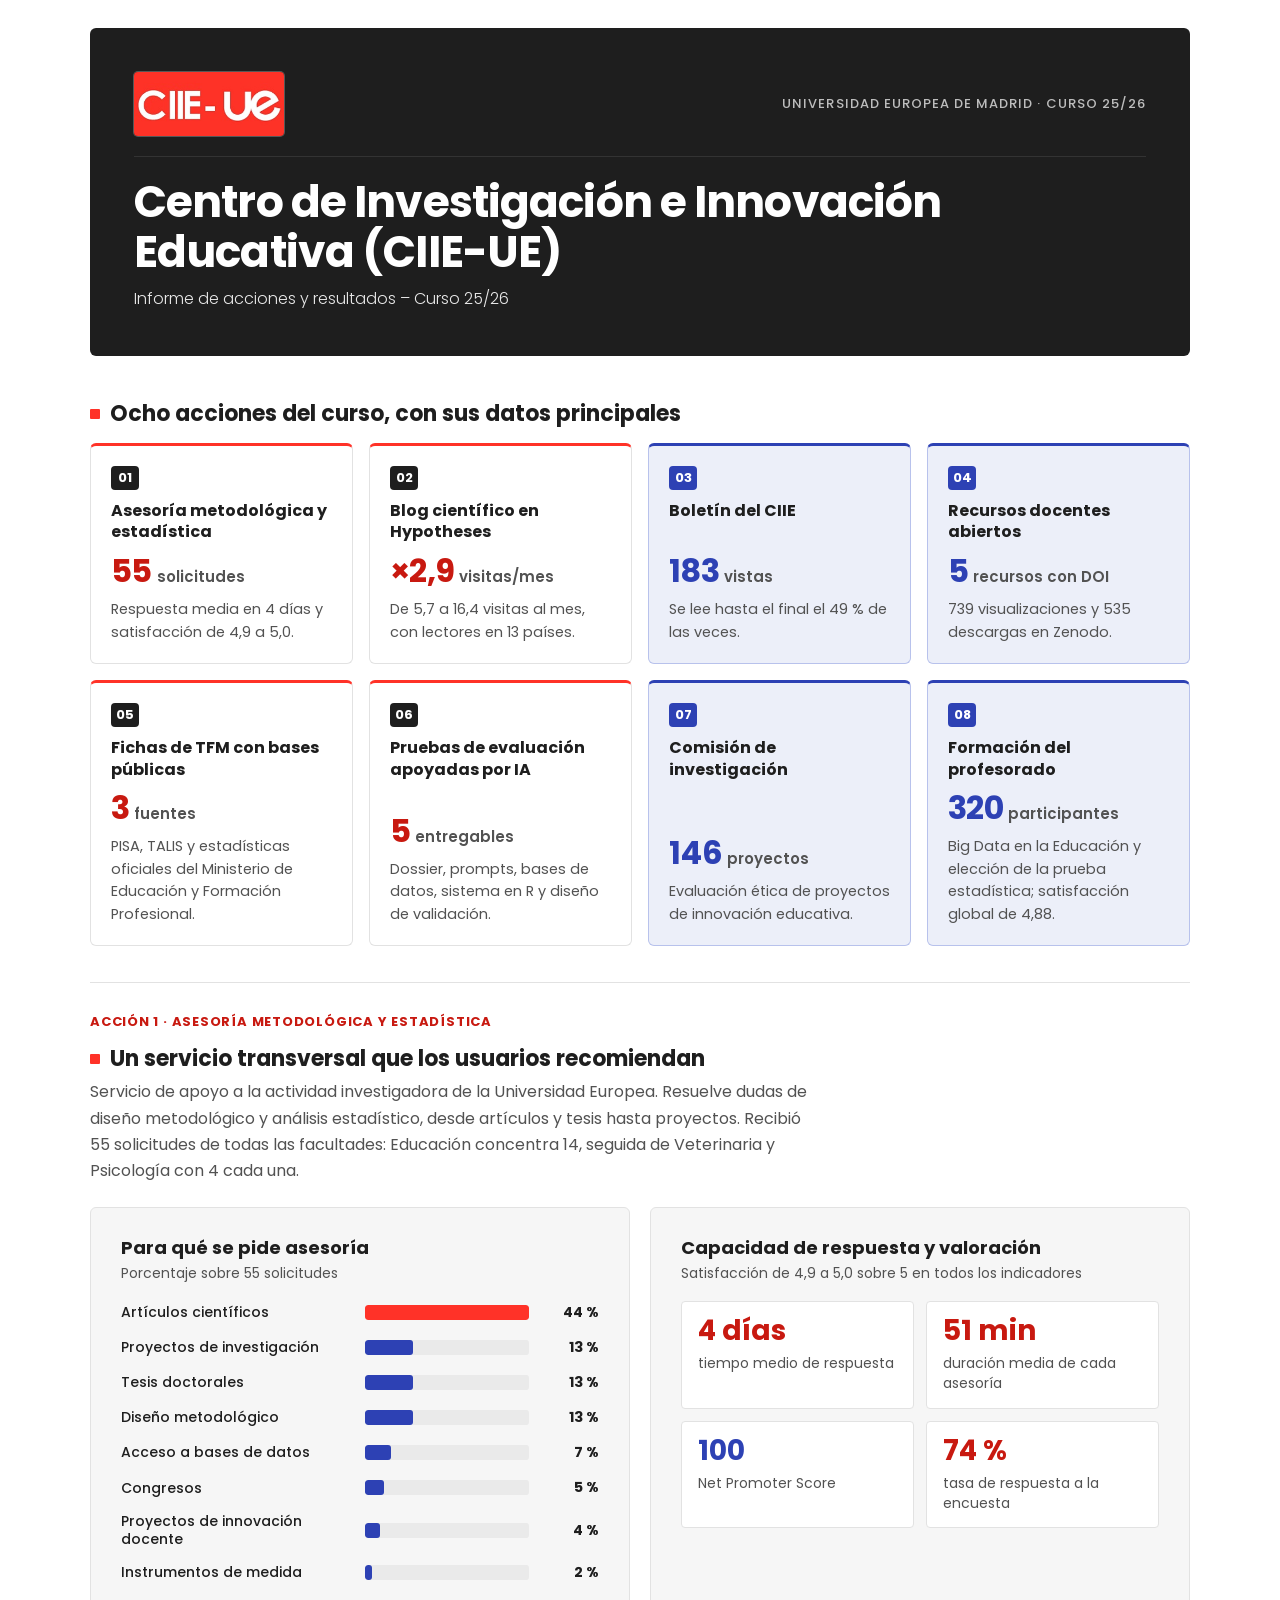
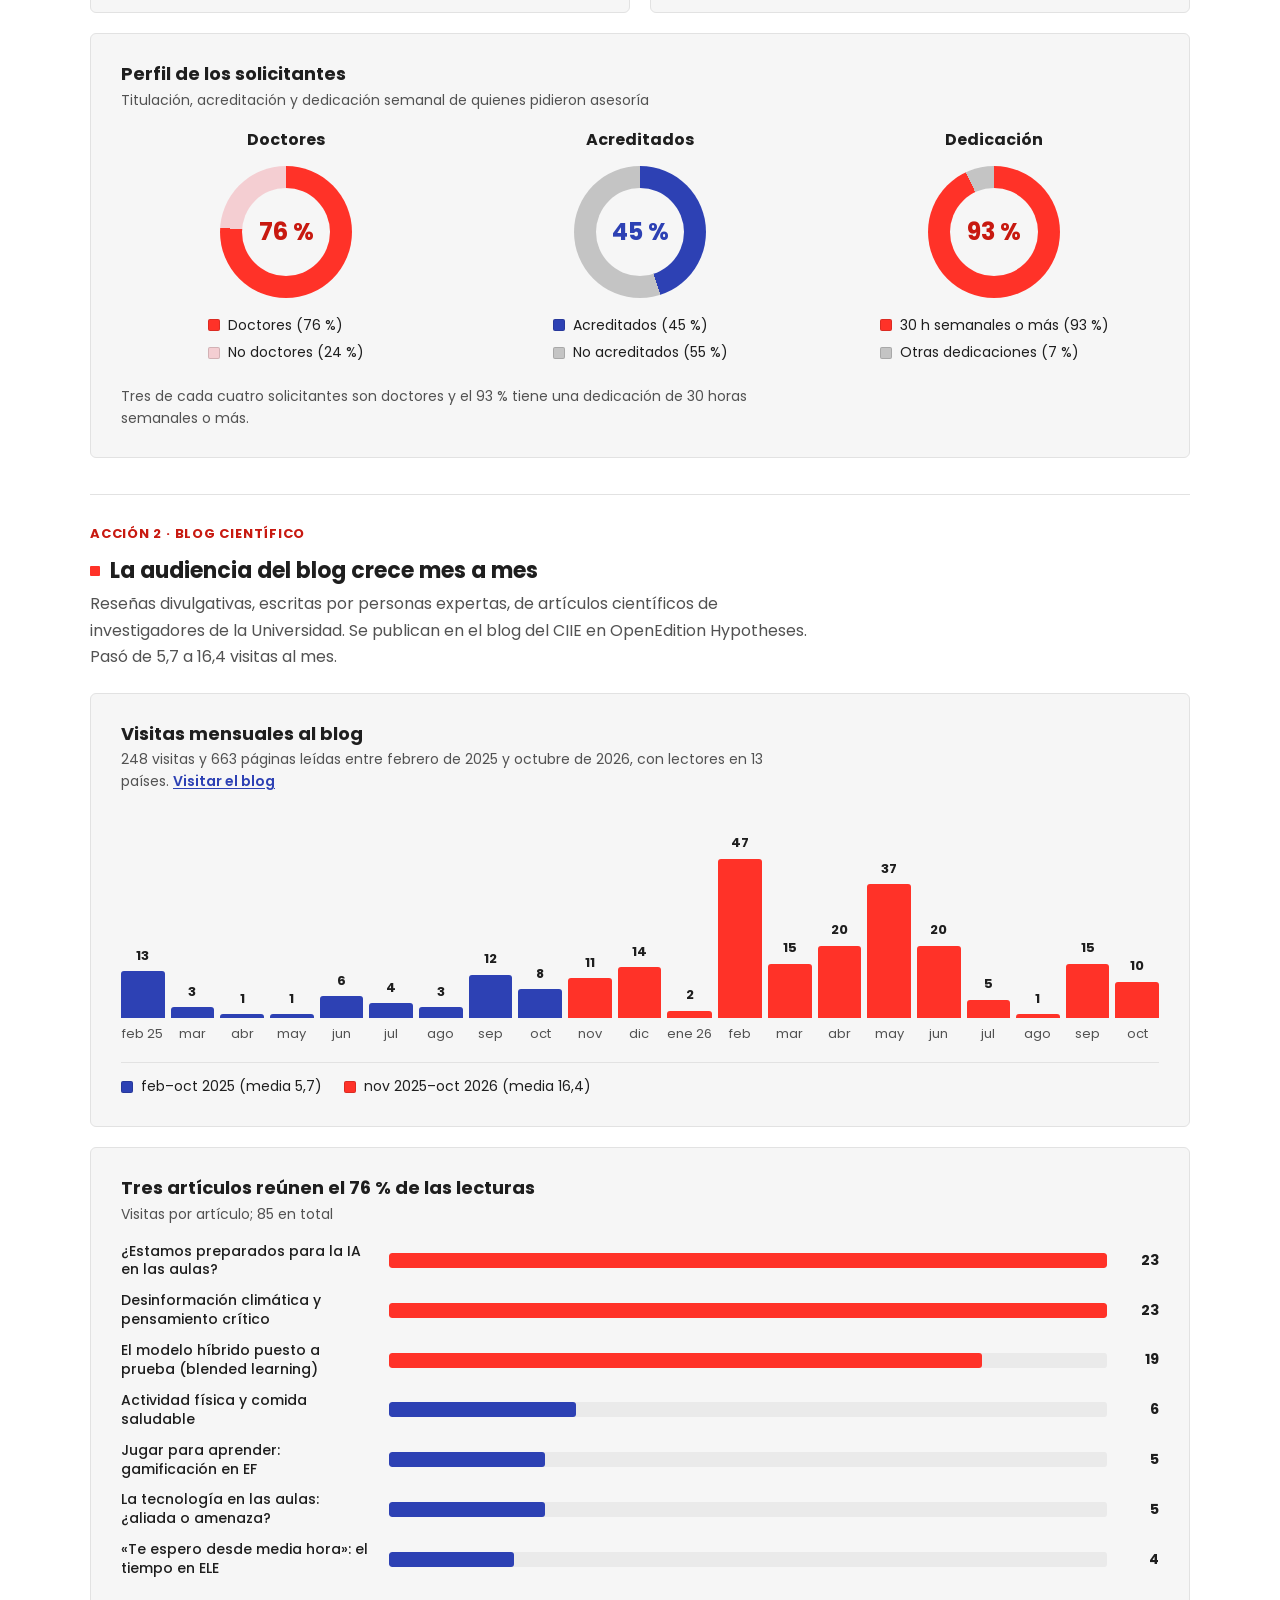
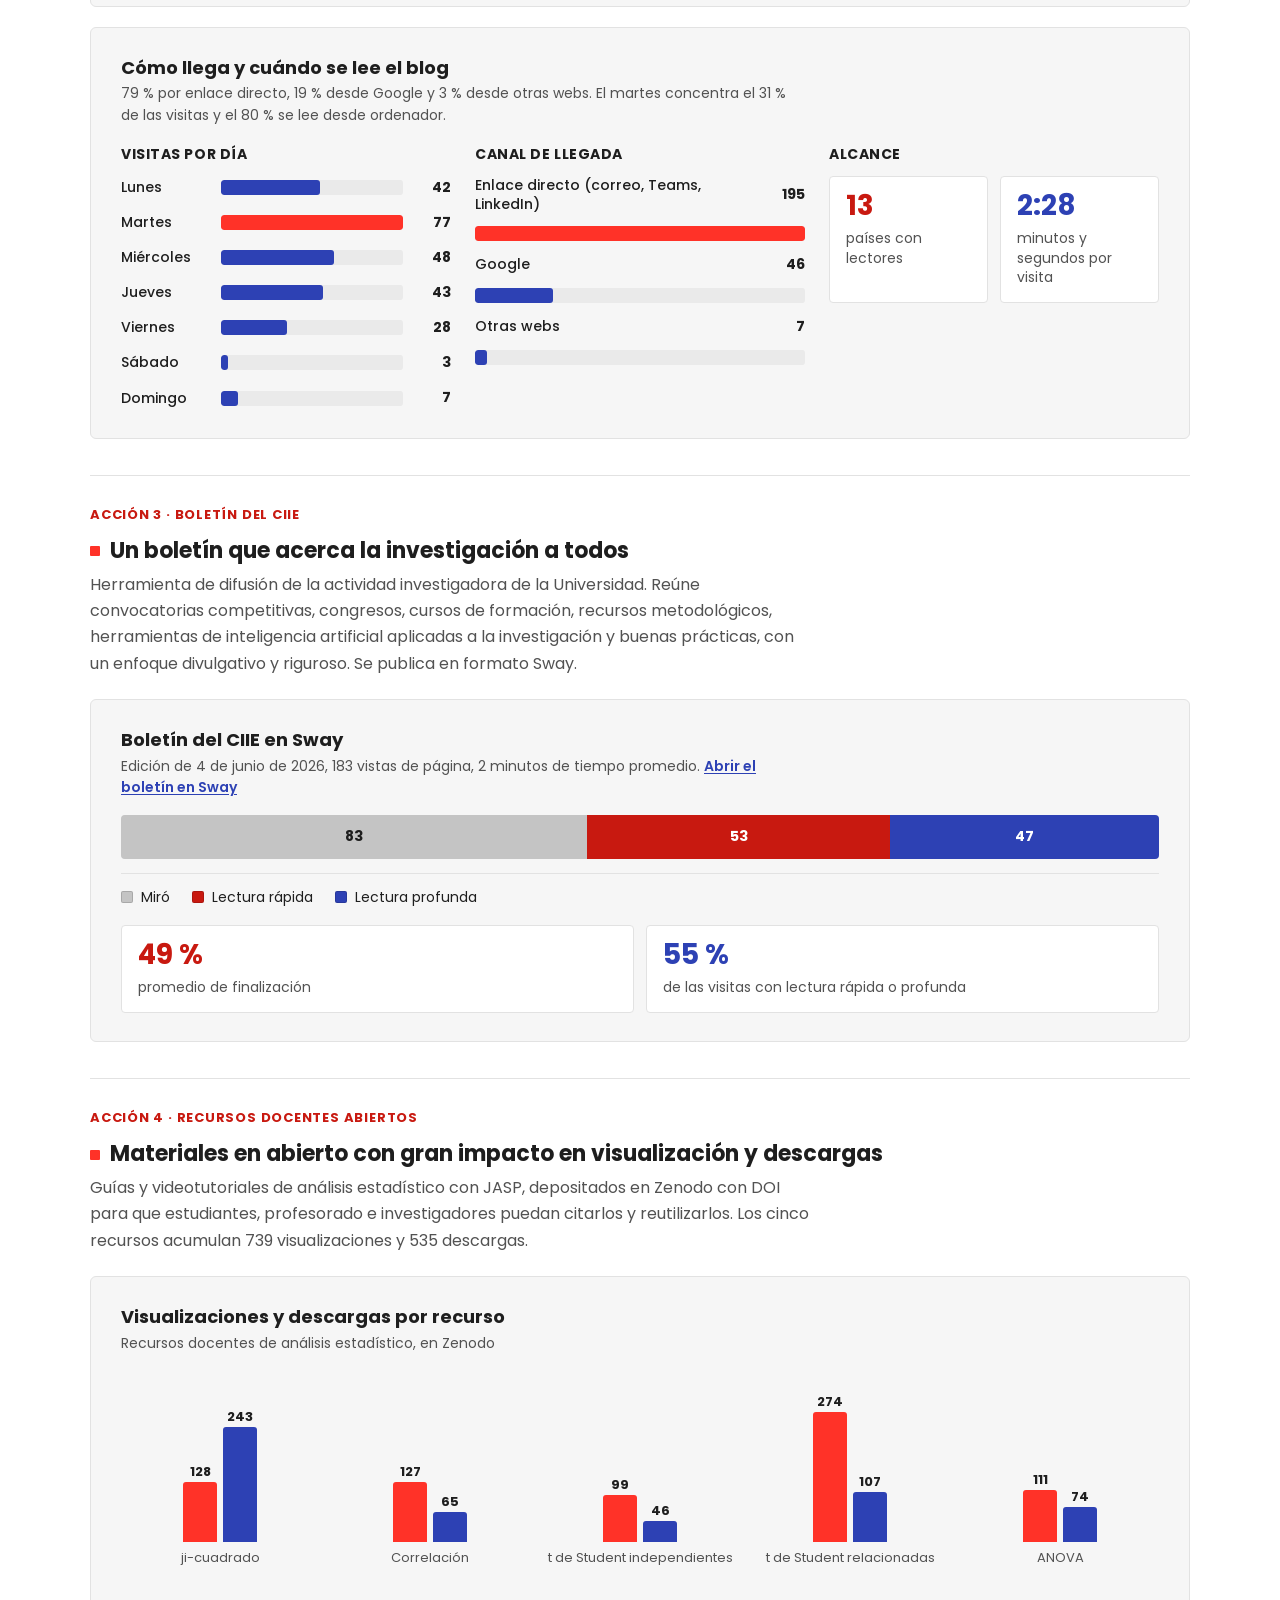
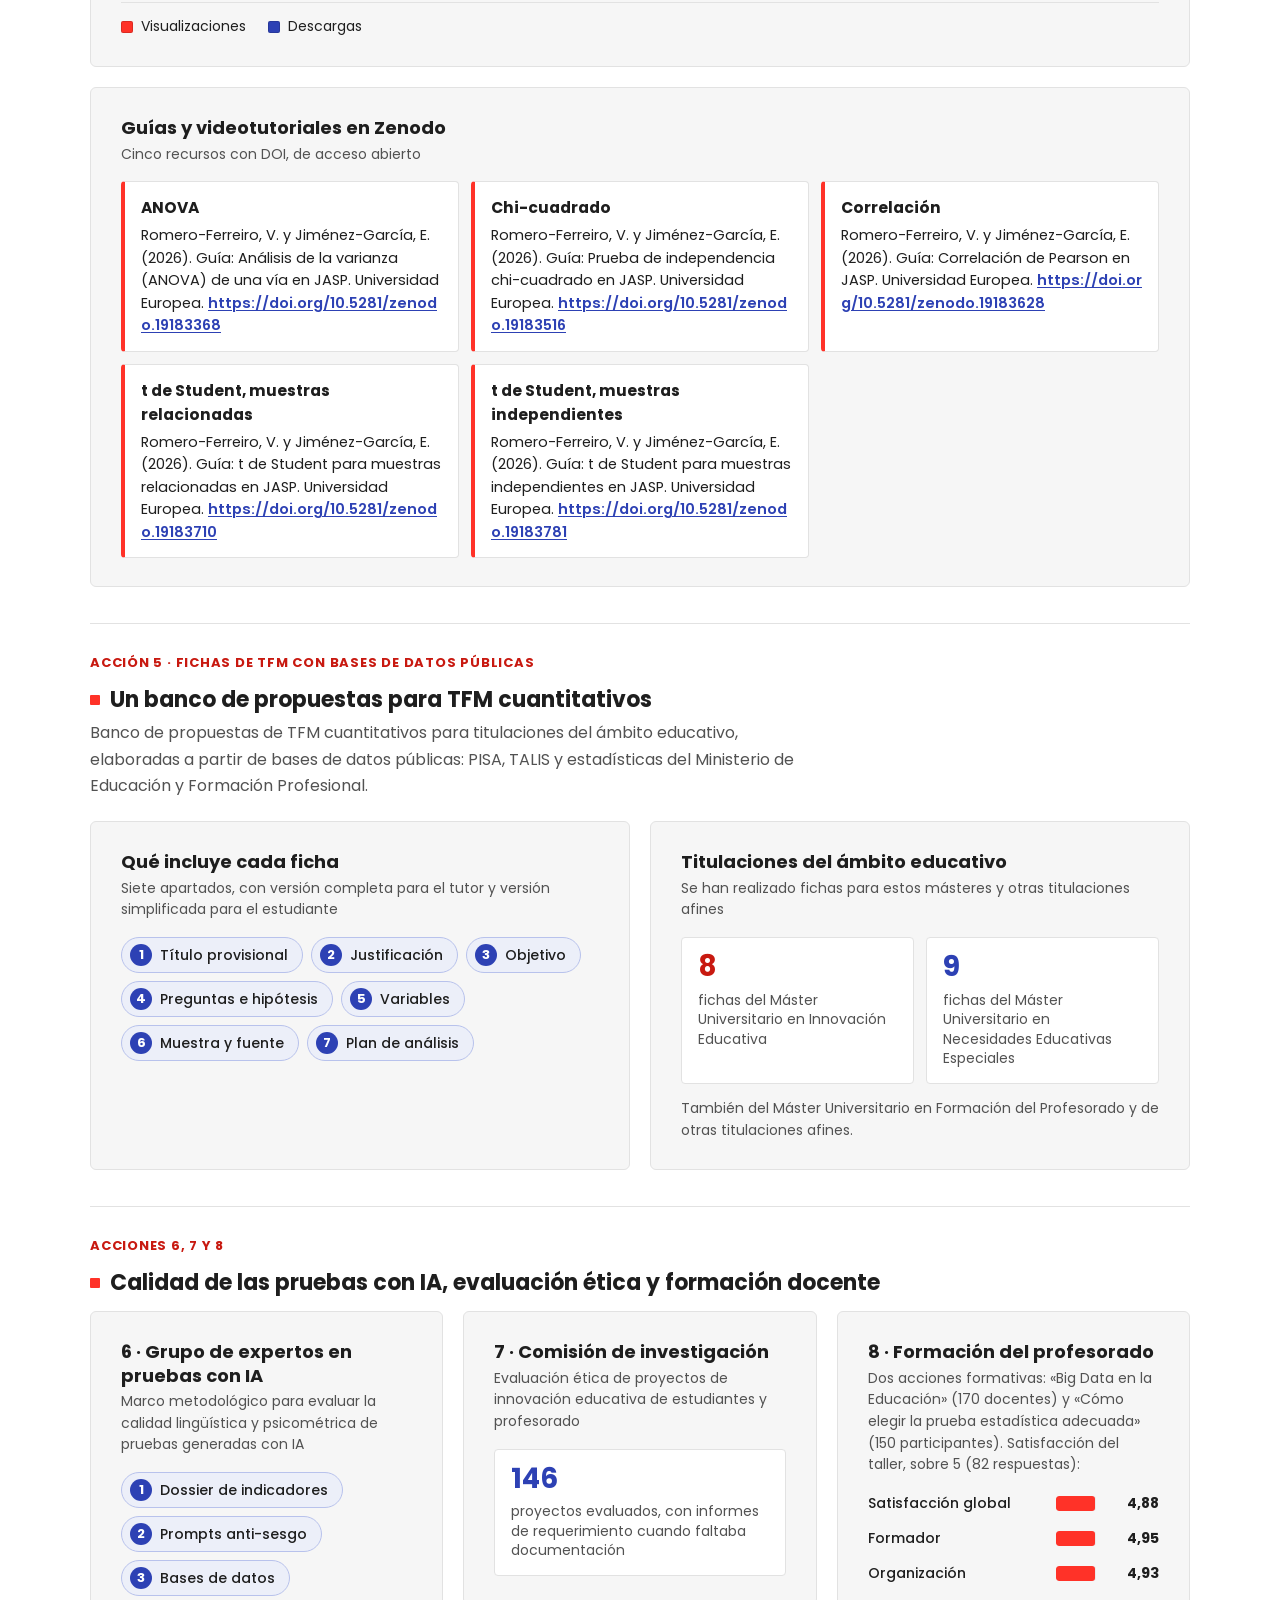
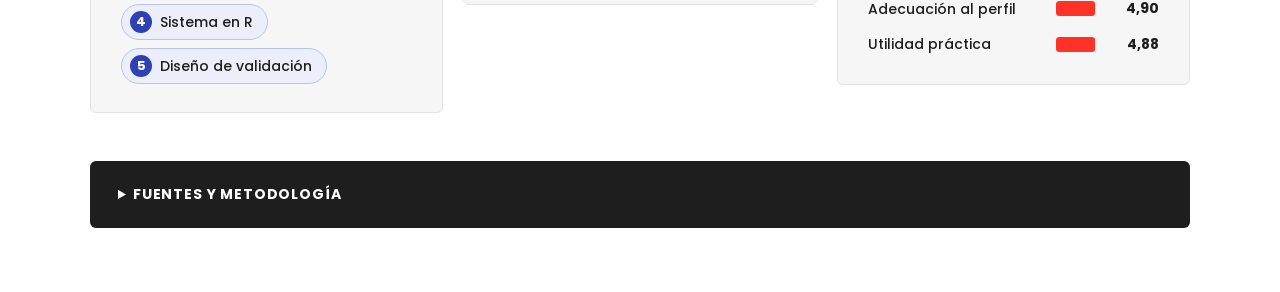
==== commit 3e69e9b7: "Elimina los botones de volver al portal principal de los informes Co-Authored-By: Claude Sonnet 5.5 " ====
--- a/ciie-ue/index.html
+++ b/ciie-ue/index.html
@@ -548,13 +548,6 @@
 <body>
 
 <div class="page-wrap">
-  <nav class="back-bar" aria-label="Navegación de retorno">
-    <a class="btn-back" href="../">
-      <span class="btn-back-arrow" aria-hidden="true">←</span>
-      <span>Volver al portal principal</span>
-    </a>
-  </nav>
-
   <!-- CABECERA INSTITUCIONAL (ANTRACITA #1E1E1E) -->
   <header class="header-hero">
     <div class="header-top">
--- a/assets/uem.css
+++ b/assets/uem.css
@@ -1277,100 +1277,6 @@
   gap: 10px;
 }
 
-/* BARRA Y BOTÓN DE RETORNO AL PORTAL PRINCIPAL */
-.back-bar {
-  display: flex;
-  flex-wrap: wrap;
-  align-items: center;
-  gap: 10px 12px;
-  padding: 10px 14px;
-  background: var(--color-card-bg);
-  border: 1px solid var(--color-card-border);
-  border-left: 4px solid var(--color-red);
-  border-radius: var(--radius-card);
-  box-shadow: 0 2px 8px rgba(30, 30, 30, 0.04);
-}
-
-.page-wrap > .back-bar:first-child,
-.inf > .back-bar:first-child {
-  margin-bottom: -14px;
-}
-
-.btn-back {
-  display: inline-flex;
-  align-items: center;
-  gap: 10px;
-  min-height: 38px;
-  padding: 6px 14px 6px 7px;
-  border-radius: var(--radius-square);
-  background: var(--color-white);
-  border: 1px solid var(--color-card-border);
-  color: var(--color-anthracite);
-  font-family: var(--font-family);
-  font-size: 13.5px;
-  font-weight: 600;
-  line-height: 1.3;
-  text-decoration: none;
-  box-shadow: 0 1px 2px rgba(30, 30, 30, 0.05);
-  transition: background-color 0.18s ease, color 0.18s ease, border-color 0.18s ease, box-shadow 0.18s ease, transform 0.18s ease;
-}
-
-.btn-back-arrow {
-  display: inline-flex;
-  align-items: center;
-  justify-content: center;
-  width: 24px;
-  height: 24px;
-  border-radius: 3px;
-  background: var(--color-anthracite);
-  color: var(--color-white);
-  font-size: 13px;
-  font-weight: 700;
-  line-height: 1;
-  flex-shrink: 0;
-  transition: background-color 0.18s ease, color 0.18s ease, transform 0.18s ease;
-}
-
-.btn-back:hover {
-  background: var(--color-anthracite);
-  border-color: var(--color-anthracite);
-  color: var(--color-white);
-  box-shadow: 0 4px 12px rgba(30, 30, 30, 0.12);
-}
-
-.btn-back:hover .btn-back-arrow {
-  background: var(--color-red);
-  color: var(--color-white);
-  transform: translateX(-2px);
-}
-
-.btn-back:focus-visible {
-  outline: 2px solid var(--color-blue);
-  outline-offset: 2px;
-}
-
-.btn-back.btn-back-secondary {
-  background: var(--color-white);
-  border-color: var(--color-card-border);
-  color: var(--color-text-body);
-}
-
-.btn-back.btn-back-secondary .btn-back-arrow {
-  background: var(--color-blue-tint);
-  color: var(--color-blue);
-}
-
-.btn-back.btn-back-secondary:hover {
-  background: var(--color-blue);
-  border-color: var(--color-blue);
-  color: var(--color-white);
-}
-
-.btn-back.btn-back-secondary:hover .btn-back-arrow {
-  background: rgba(255, 255, 255, 0.2);
-  color: var(--color-white);
-}
-
 /* PORTAL PRINCIPAL Y LISTADOS UNIFORMES DE INFORMES */
 .cards.cards-uniform {
   grid-template-columns: repeat(3, minmax(0, 1fr));
@@ -1436,9 +1342,6 @@
 
 /* ESTILOS DE IMPRESIÓN / PDF */
 @media print {
-  .back-bar {
-    display: none !important;
-  }
   * {
     -webkit-print-color-adjust: exact !important;
     print-color-adjust: exact !important;
